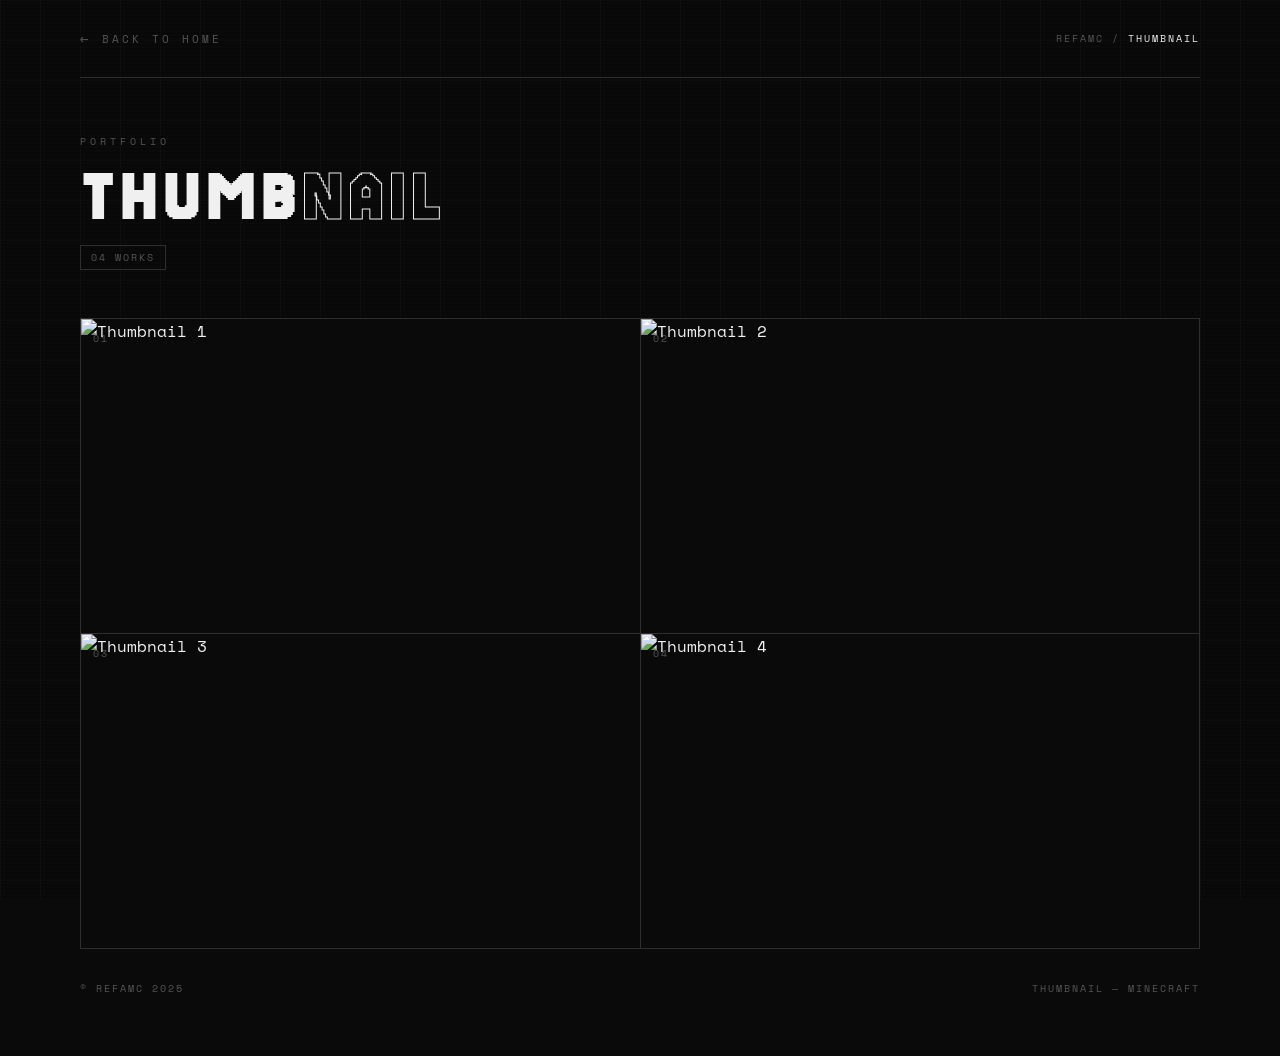
==== thumbnail.html @ 559cd51d "Add files via upload" ====
<!DOCTYPE html>
<html lang="en">
<head>
  <meta charset="UTF-8">
  <title>Thumbnail Gallery — RefaMc</title>
  <link href="https://fonts.googleapis.com/css2?family=Jersey+25&family=Space+Mono:wght@400;700&display=swap" rel="stylesheet">

  <style>
    :root {
      --bg: #0a0a0a;
      --fg: #f0f0f0;
      --mid: #1a1a1a;
      --border: #2e2e2e;
      --accent: #e8e8e8;
      --dim: #555;
    }

    * {
      margin: 0;
      padding: 0;
      box-sizing: border-box;
    }

    body {
      background-color: var(--bg);
      color: var(--fg);
      font-family: 'Space Mono', monospace;
      min-height: 100vh;
      position: relative;
    }

    /* Grid background */
    body::before {
      content: '';
      position: fixed;
      inset: 0;
      background-image:
        linear-gradient(rgba(255,255,255,0.025) 1px, transparent 1px),
        linear-gradient(90deg, rgba(255,255,255,0.025) 1px, transparent 1px);
      background-size: 40px 40px;
      pointer-events: none;
      z-index: 0;
    }

    /* Scanlines */
    body::after {
      content: '';
      position: fixed;
      inset: 0;
      background: repeating-linear-gradient(
        0deg,
        transparent,
        transparent 2px,
        rgba(0,0,0,0.18) 2px,
        rgba(0,0,0,0.18) 4px
      );
      pointer-events: none;
      z-index: 1;
    }

    .page-wrapper {
      position: relative;
      z-index: 2;
      max-width: 1200px;
      margin: 0 auto;
      padding: 0 40px 60px;
    }

    /* Header */
    .site-header {
      display: flex;
      align-items: center;
      justify-content: space-between;
      padding: 28px 0 28px;
      border-bottom: 1px solid var(--border);
      margin-bottom: 56px;
    }

    .back-link {
      font-size: 11px;
      letter-spacing: 3px;
      text-transform: uppercase;
      color: var(--dim);
      text-decoration: none;
      display: flex;
      align-items: center;
      gap: 10px;
      transition: color 0.2s;
    }

    .back-link:hover {
      color: var(--fg);
    }

    .back-link::before {
      content: '←';
      font-size: 14px;
    }

    .breadcrumb {
      font-size: 10px;
      letter-spacing: 2px;
      color: var(--dim);
      text-transform: uppercase;
    }

    .breadcrumb span {
      color: var(--fg);
    }

    /* Page title block */
    .title-block {
      margin-bottom: 48px;
      animation: fadeUp 0.5s ease both;
    }

    .title-label {
      font-size: 10px;
      letter-spacing: 4px;
      color: var(--dim);
      text-transform: uppercase;
      margin-bottom: 12px;
    }

    h1 {
      font-family: 'Jersey 25', cursive;
      font-size: clamp(40px, 6vw, 72px);
      letter-spacing: 6px;
      line-height: 1;
    }

    h1 .outline {
      -webkit-text-stroke: 1px var(--fg);
      color: transparent;
    }

    .count-badge {
      display: inline-block;
      font-size: 10px;
      letter-spacing: 2px;
      color: var(--dim);
      margin-top: 12px;
      padding: 4px 10px;
      border: 1px solid var(--border);
    }

    /* Gallery */
    .gallery {
      display: grid;
      grid-template-columns: repeat(2, 1fr);
      gap: 1px;
      background: var(--border);
      border: 1px solid var(--border);
      animation: fadeUp 0.5s 0.1s ease both;
    }

    .item {
      position: relative;
      background: var(--bg);
      overflow: hidden;
      aspect-ratio: 16/9;
      cursor: pointer;
    }

    .item img {
      width: 100%;
      height: 100%;
      object-fit: cover;
      display: block;
      filter: grayscale(20%);
      transition: filter 0.3s, transform 0.4s cubic-bezier(0.4,0,0.2,1);
    }

    .item:hover img {
      filter: grayscale(0%);
      transform: scale(1.04);
    }

    /* Item overlay */
    .item-overlay {
      position: absolute;
      inset: 0;
      background: linear-gradient(to top, rgba(0,0,0,0.7) 0%, transparent 50%);
      opacity: 0;
      transition: opacity 0.3s;
      display: flex;
      align-items: flex-end;
      padding: 20px;
    }

    .item:hover .item-overlay {
      opacity: 1;
    }

    .item-num {
      font-size: 11px;
      letter-spacing: 3px;
      color: rgba(255,255,255,0.6);
    }

    /* Corner marker */
    .item::before {
      content: attr(data-index);
      position: absolute;
      top: 12px;
      left: 12px;
      font-size: 10px;
      letter-spacing: 2px;
      color: rgba(255,255,255,0.3);
      z-index: 2;
      font-family: 'Space Mono', monospace;
    }

    /* Empty state */
    .item-empty {
      background: var(--mid);
      display: flex;
      align-items: center;
      justify-content: center;
      aspect-ratio: 16/9;
      color: var(--dim);
      font-size: 11px;
      letter-spacing: 2px;
    }

    /* Footer */
    .page-footer {
      margin-top: 32px;
      display: flex;
      justify-content: space-between;
      font-size: 10px;
      color: var(--dim);
      letter-spacing: 2px;
    }

    @keyframes fadeUp {
      from { opacity: 0; transform: translateY(16px); }
      to { opacity: 1; transform: translateY(0); }
    }

    @media (max-width: 640px) {
      .page-wrapper { padding: 0 20px 40px; }
      .gallery { grid-template-columns: 1fr; }
    }
  </style>
</head>
<body>

  <div class="page-wrapper">

    <header class="site-header">
      <a href="index.html" class="back-link">Back to Home</a>
      <span class="breadcrumb">RefaMc / <span>Thumbnail</span></span>
    </header>

    <div class="title-block">
      <div class="title-label">Portfolio</div>
      <h1>THUMB<span class="outline">NAIL</span></h1>
      <div class="count-badge">04 WORKS</div>
    </div>

    <div class="gallery">
      <div class="item" data-index="01">
        <img src="thumb/thumb1.png" alt="Thumbnail 1">
        <div class="item-overlay"><span class="item-num">01 / THUMBNAIL</span></div>
      </div>
      <div class="item" data-index="02">
        <img src="thumb/thumb2.png" alt="Thumbnail 2">
        <div class="item-overlay"><span class="item-num">02 / THUMBNAIL</span></div>
      </div>
      <div class="item" data-index="03">
        <img src="thumb/thumb3.png" alt="Thumbnail 3">
        <div class="item-overlay"><span class="item-num">03 / THUMBNAIL</span></div>
      </div>
      <div class="item" data-index="04">
        <img src="thumb/thumb4.png" alt="Thumbnail 4">
        <div class="item-overlay"><span class="item-num">04 / THUMBNAIL</span></div>
      </div>
    </div>

    <div class="page-footer">
      <span>© REFAMC 2025</span>
      <span>THUMBNAIL — MINECRAFT</span>
    </div>

  </div>

</body>
</html>
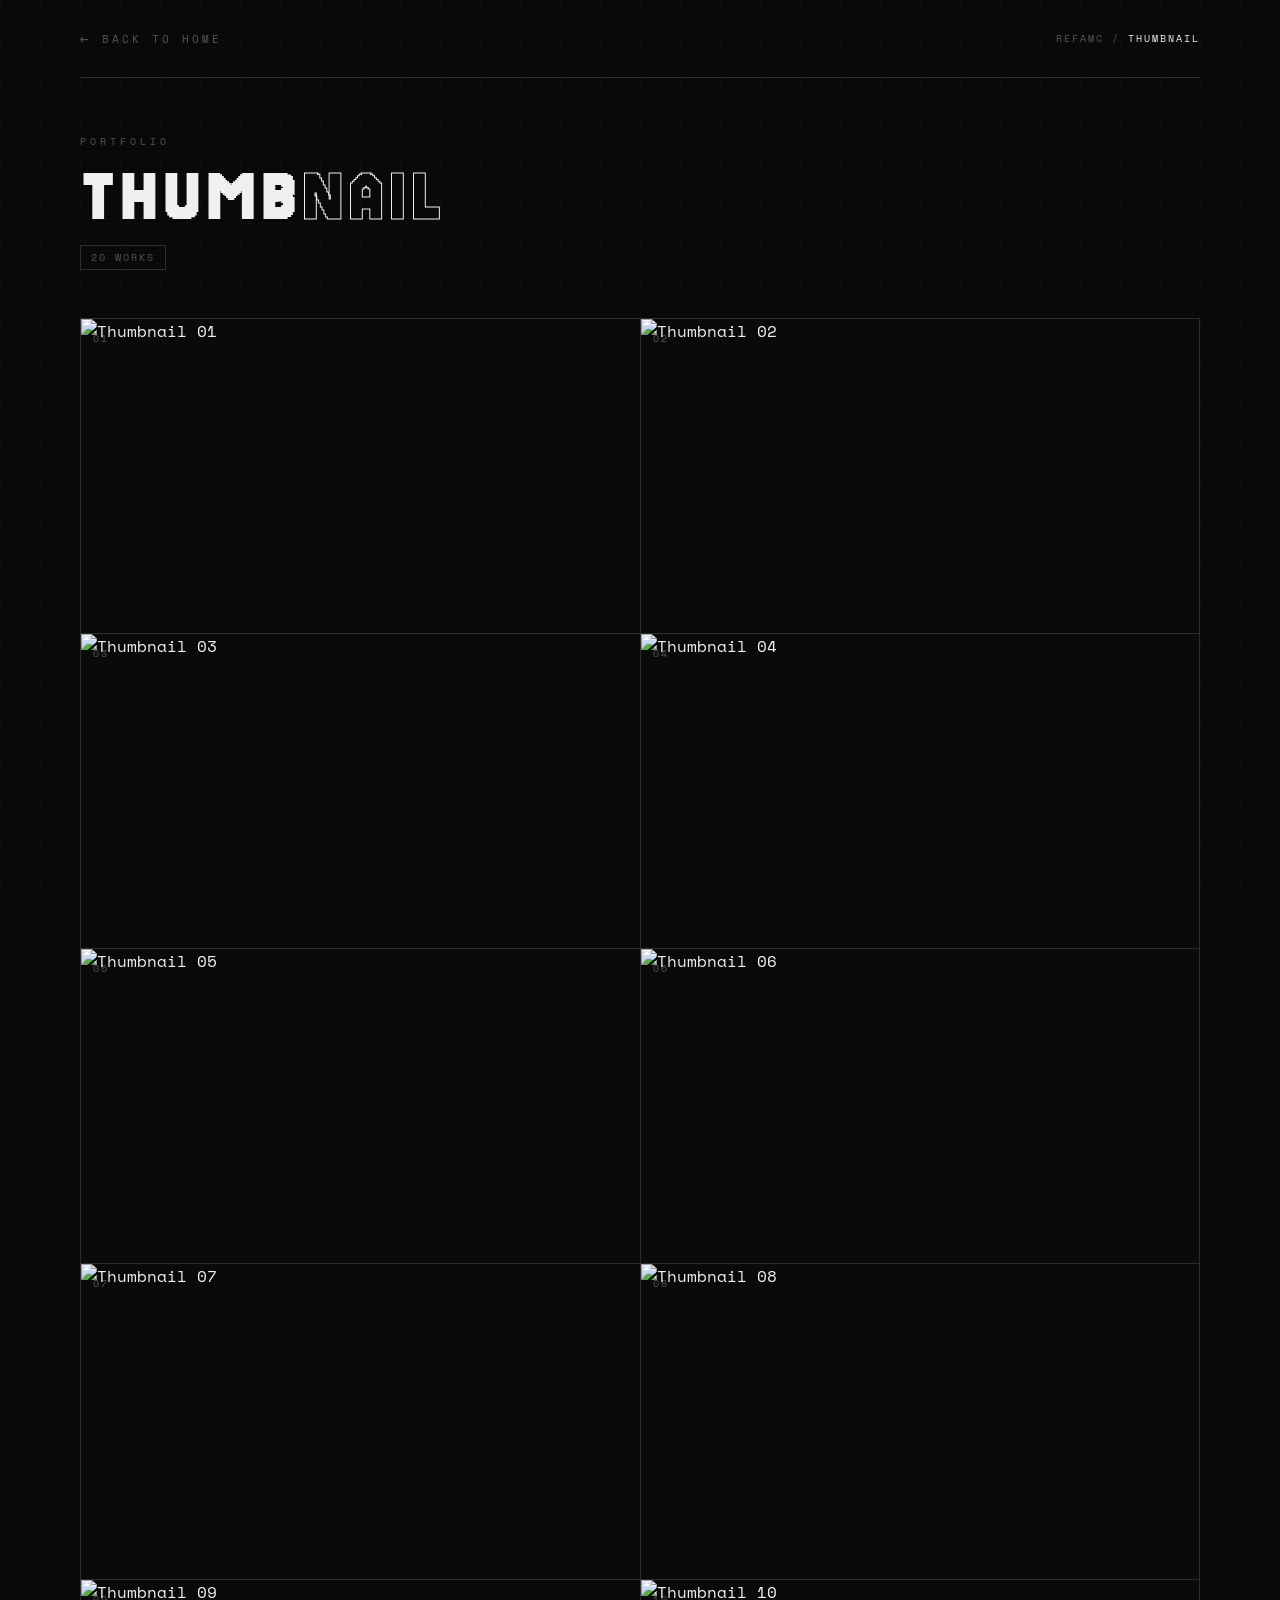
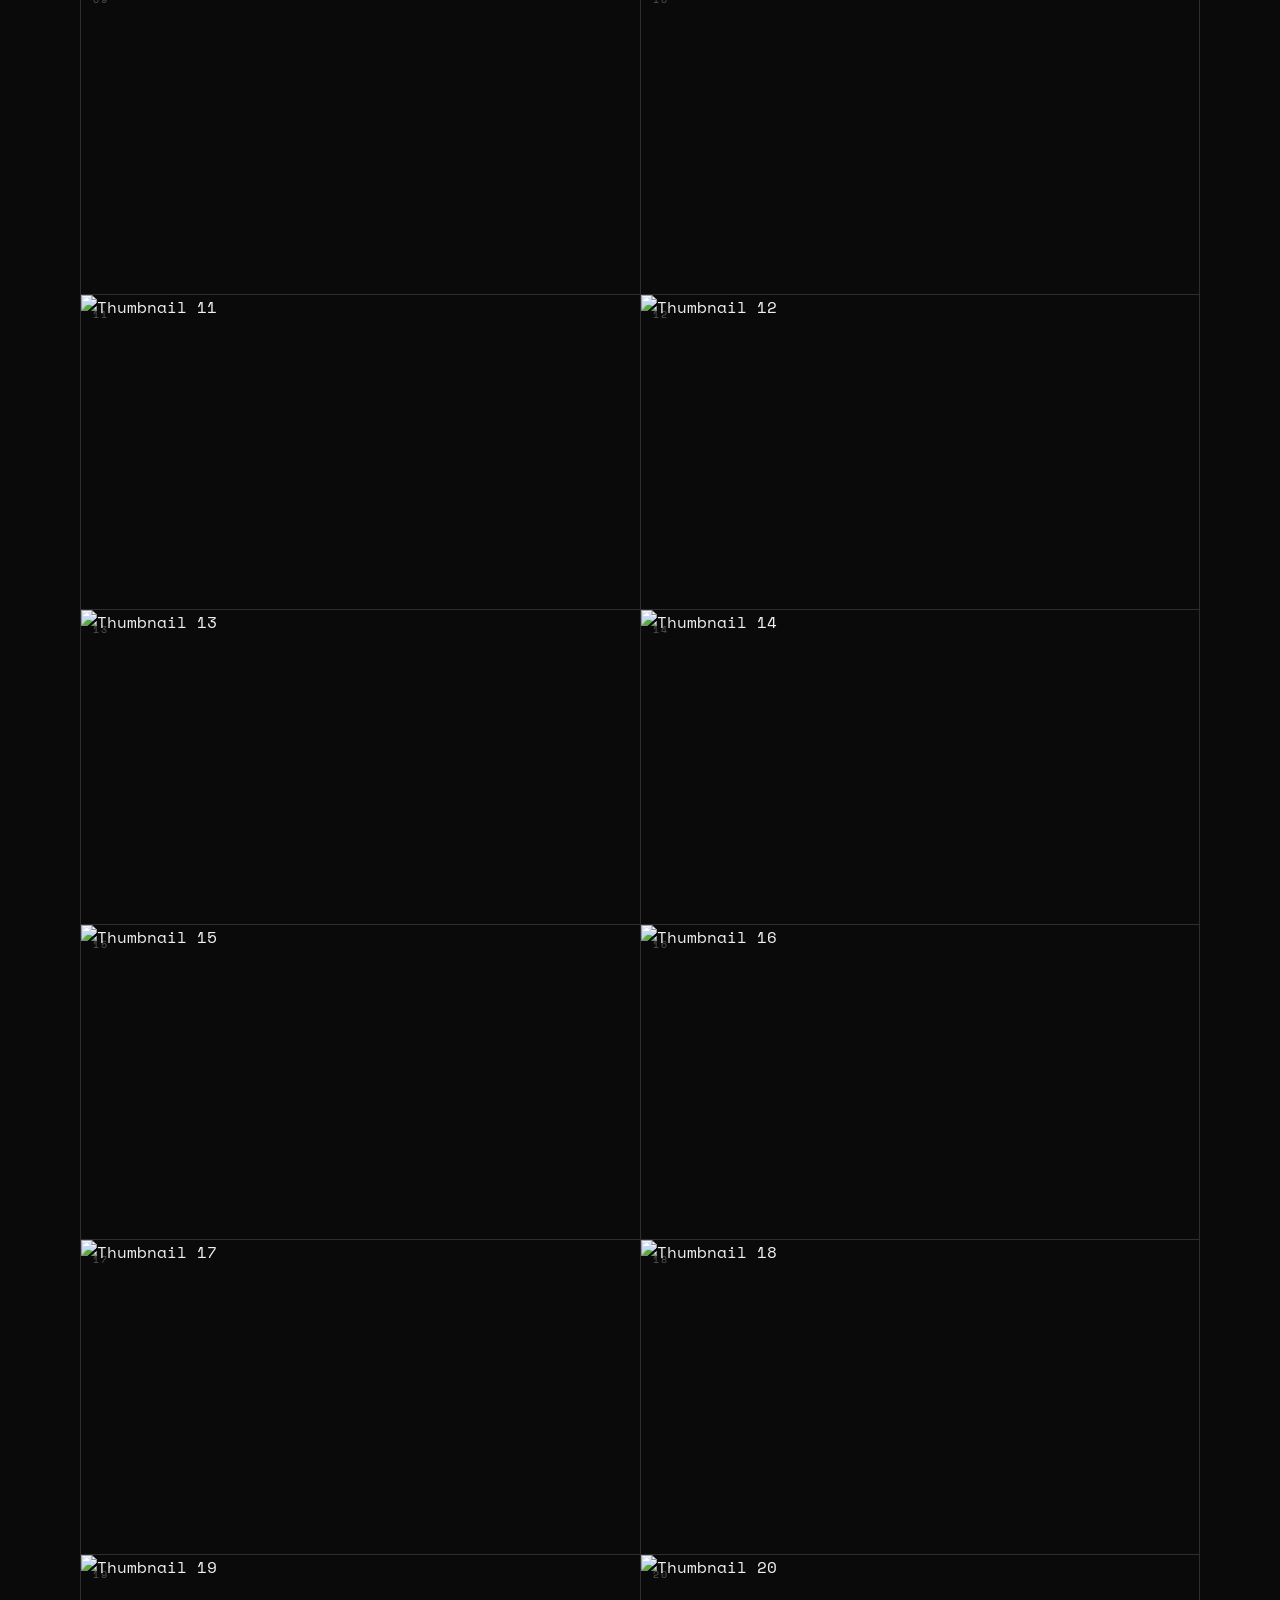
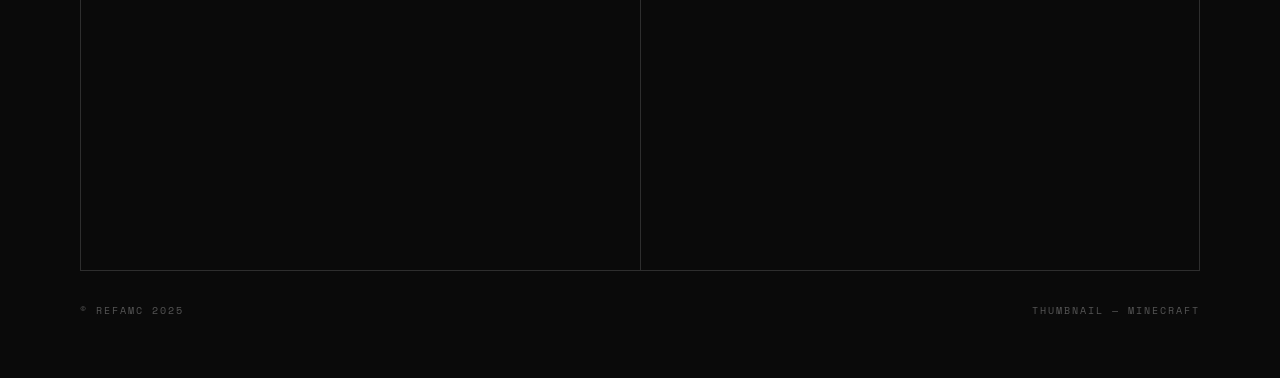
==== commit b7eca8c9: "Update thumbnail.html" ====
--- a/thumbnail.html
+++ b/thumbnail.html
@@ -15,11 +15,7 @@
       --dim: #555;
     }
 
-    * {
-      margin: 0;
-      padding: 0;
-      box-sizing: border-box;
-    }
+    * { margin: 0; padding: 0; box-sizing: border-box; }
 
     body {
       background-color: var(--bg);
@@ -29,7 +25,6 @@
       position: relative;
     }
 
-    /* Grid background */
     body::before {
       content: '';
       position: fixed;
@@ -42,7 +37,6 @@
       z-index: 0;
     }
 
-    /* Scanlines */
     body::after {
       content: '';
       position: fixed;
@@ -66,12 +60,11 @@
       padding: 0 40px 60px;
     }
 
-    /* Header */
     .site-header {
       display: flex;
       align-items: center;
       justify-content: space-between;
-      padding: 28px 0 28px;
+      padding: 28px 0;
       border-bottom: 1px solid var(--border);
       margin-bottom: 56px;
     }
@@ -88,14 +81,8 @@
       transition: color 0.2s;
     }
 
-    .back-link:hover {
-      color: var(--fg);
-    }
-
-    .back-link::before {
-      content: '←';
-      font-size: 14px;
-    }
+    .back-link:hover { color: var(--fg); }
+    .back-link::before { content: '←'; font-size: 14px; }
 
     .breadcrumb {
       font-size: 10px;
@@ -104,11 +91,8 @@
       text-transform: uppercase;
     }
 
-    .breadcrumb span {
-      color: var(--fg);
-    }
-
-    /* Page title block */
+    .breadcrumb span { color: var(--fg); }
+
     .title-block {
       margin-bottom: 48px;
       animation: fadeUp 0.5s ease both;
@@ -144,7 +128,6 @@
       border: 1px solid var(--border);
     }
 
-    /* Gallery */
     .gallery {
       display: grid;
       grid-template-columns: repeat(2, 1fr);
@@ -167,8 +150,8 @@
       height: 100%;
       object-fit: cover;
       display: block;
-      filter: grayscale(20%);
-      transition: filter 0.3s, transform 0.4s cubic-bezier(0.4,0,0.2,1);
+      filter: grayscale(0%);
+      transition: filter 0.3s, transform 0.4s;
     }
 
     .item:hover img {
@@ -176,7 +159,6 @@
       transform: scale(1.04);
     }
 
-    /* Item overlay */
     .item-overlay {
       position: absolute;
       inset: 0;
@@ -188,9 +170,7 @@
       padding: 20px;
     }
 
-    .item:hover .item-overlay {
-      opacity: 1;
-    }
+    .item:hover .item-overlay { opacity: 1; }
 
     .item-num {
       font-size: 11px;
@@ -198,7 +178,6 @@
       color: rgba(255,255,255,0.6);
     }
 
-    /* Corner marker */
     .item::before {
       content: attr(data-index);
       position: absolute;
@@ -208,22 +187,8 @@
       letter-spacing: 2px;
       color: rgba(255,255,255,0.3);
       z-index: 2;
-      font-family: 'Space Mono', monospace;
-    }
-
-    /* Empty state */
-    .item-empty {
-      background: var(--mid);
-      display: flex;
-      align-items: center;
-      justify-content: center;
-      aspect-ratio: 16/9;
-      color: var(--dim);
-      font-size: 11px;
-      letter-spacing: 2px;
-    }
-
-    /* Footer */
+    }
+
     .page-footer {
       margin-top: 32px;
       display: flex;
@@ -256,27 +221,10 @@
     <div class="title-block">
       <div class="title-label">Portfolio</div>
       <h1>THUMB<span class="outline">NAIL</span></h1>
-      <div class="count-badge">04 WORKS</div>
+      <div class="count-badge" id="count">00 WORKS</div>
     </div>
 
-    <div class="gallery">
-      <div class="item" data-index="01">
-        <img src="thumb/thumb1.png" alt="Thumbnail 1">
-        <div class="item-overlay"><span class="item-num">01 / THUMBNAIL</span></div>
-      </div>
-      <div class="item" data-index="02">
-        <img src="thumb/thumb2.png" alt="Thumbnail 2">
-        <div class="item-overlay"><span class="item-num">02 / THUMBNAIL</span></div>
-      </div>
-      <div class="item" data-index="03">
-        <img src="thumb/thumb3.png" alt="Thumbnail 3">
-        <div class="item-overlay"><span class="item-num">03 / THUMBNAIL</span></div>
-      </div>
-      <div class="item" data-index="04">
-        <img src="thumb/thumb4.png" alt="Thumbnail 4">
-        <div class="item-overlay"><span class="item-num">04 / THUMBNAIL</span></div>
-      </div>
-    </div>
+    <div class="gallery" id="gallery"></div>
 
     <div class="page-footer">
       <span>© REFAMC 2025</span>
@@ -285,5 +233,54 @@
 
   </div>
 
+  <script>
+    // 🔥 AUTO LIST (pakai WEBP)
+  const images = [
+    "thumb1.webp",
+    "thumb2.webp",
+    "thumb3.webp",
+    "thumb4.webp",
+    "thumb5.webp",
+    "thumb6.webp",
+    "thumb7.webp",
+    "thumb8.webp",
+    "thumb9.webp",
+    "thumb10.webp",
+    "thumb11.webp",
+    "thumb12.webp",
+    "thumb13.webp",
+    "thumb14.webp",
+    "thumb15.webp",
+    "thumb16.webp",
+    "thumb17.webp",
+    "thumb18.webp",
+    "thumb19.webp",
+    "thumb20.webp"
+    ];
+
+    const gallery = document.getElementById("gallery");
+    const count = document.getElementById("count");
+
+    images.forEach((img, i) => {
+      const index = String(i + 1).padStart(2, '0');
+
+      const item = document.createElement("div");
+      item.className = "item";
+      item.setAttribute("data-index", index);
+
+      item.innerHTML = `
+        <img src="thumb/${img}" alt="Thumbnail ${index}">
+        <div class="item-overlay">
+          <span class="item-num">${index} / THUMBNAIL</span>
+        </div>
+      `;
+
+      gallery.appendChild(item);
+    });
+
+    // update jumlah
+    count.textContent = String(images.length).padStart(2, '0') + " WORKS";
+  </script>
+
 </body>
 </html>
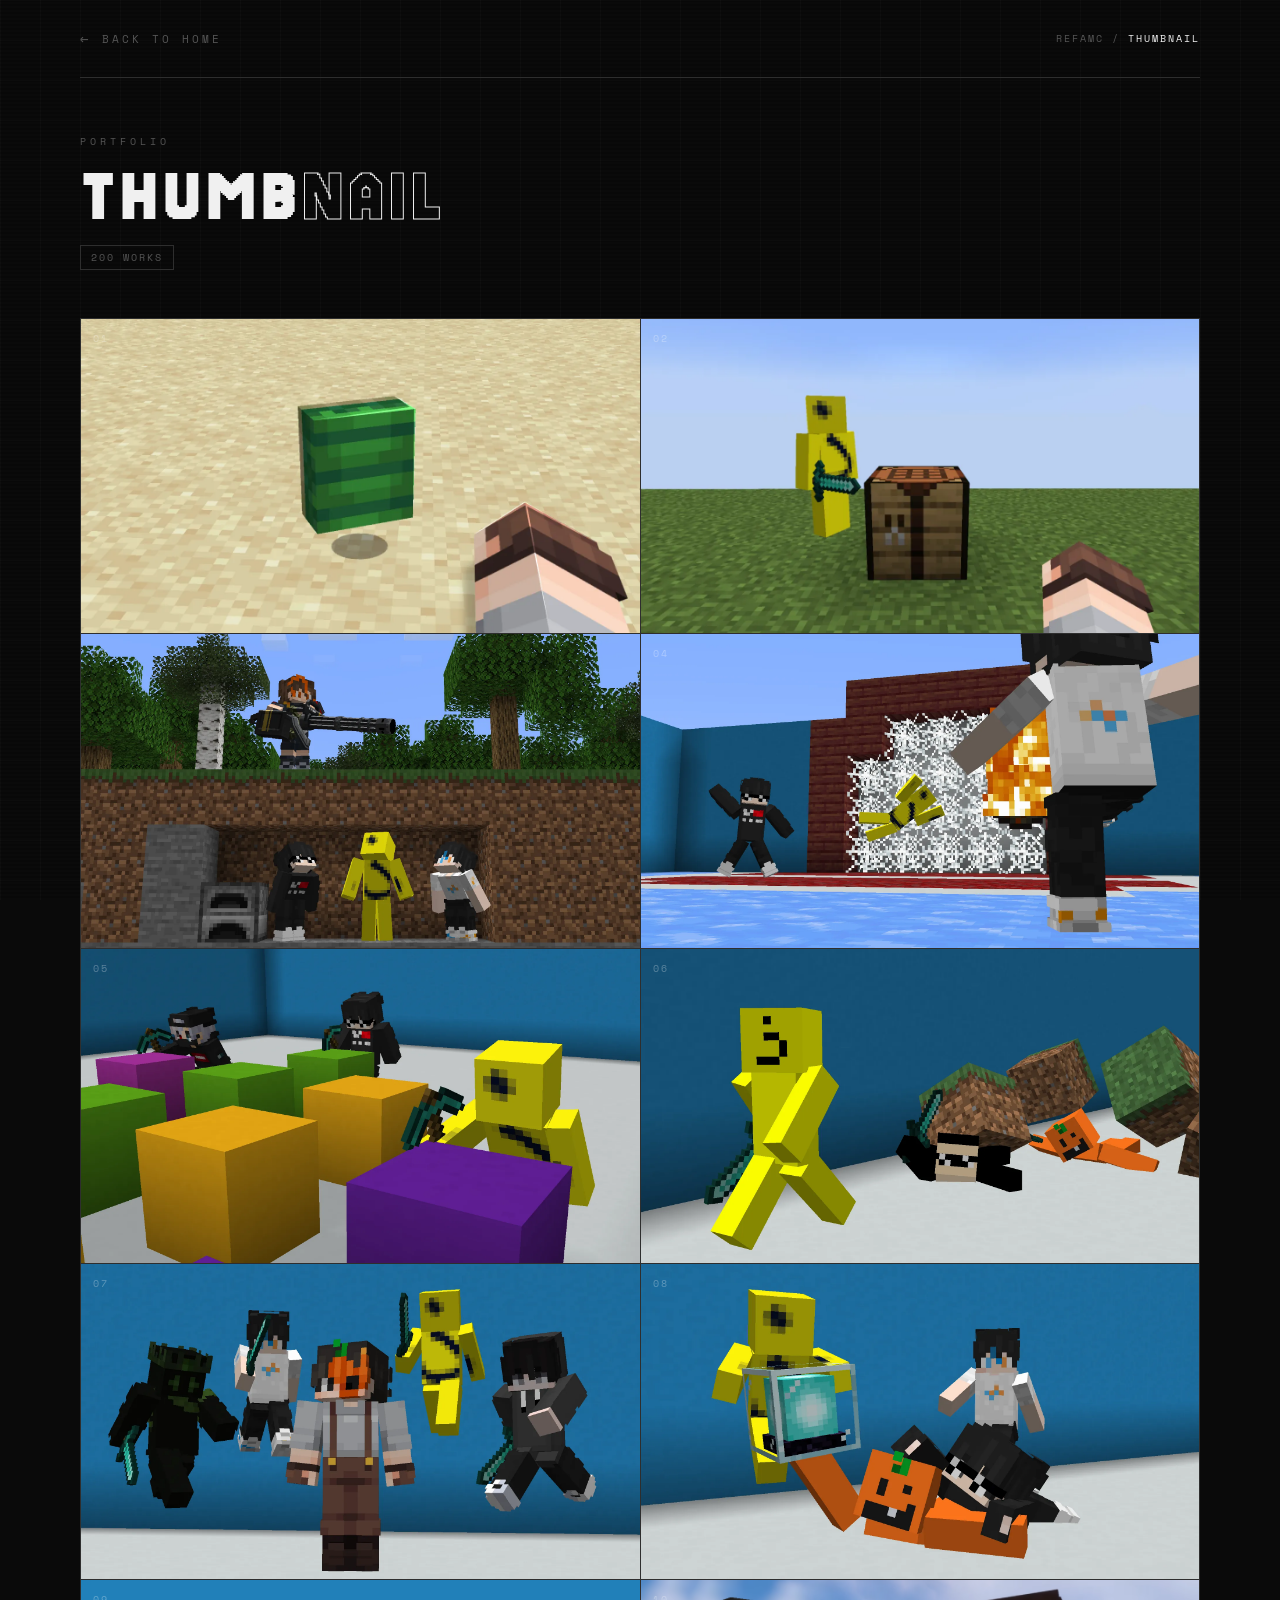
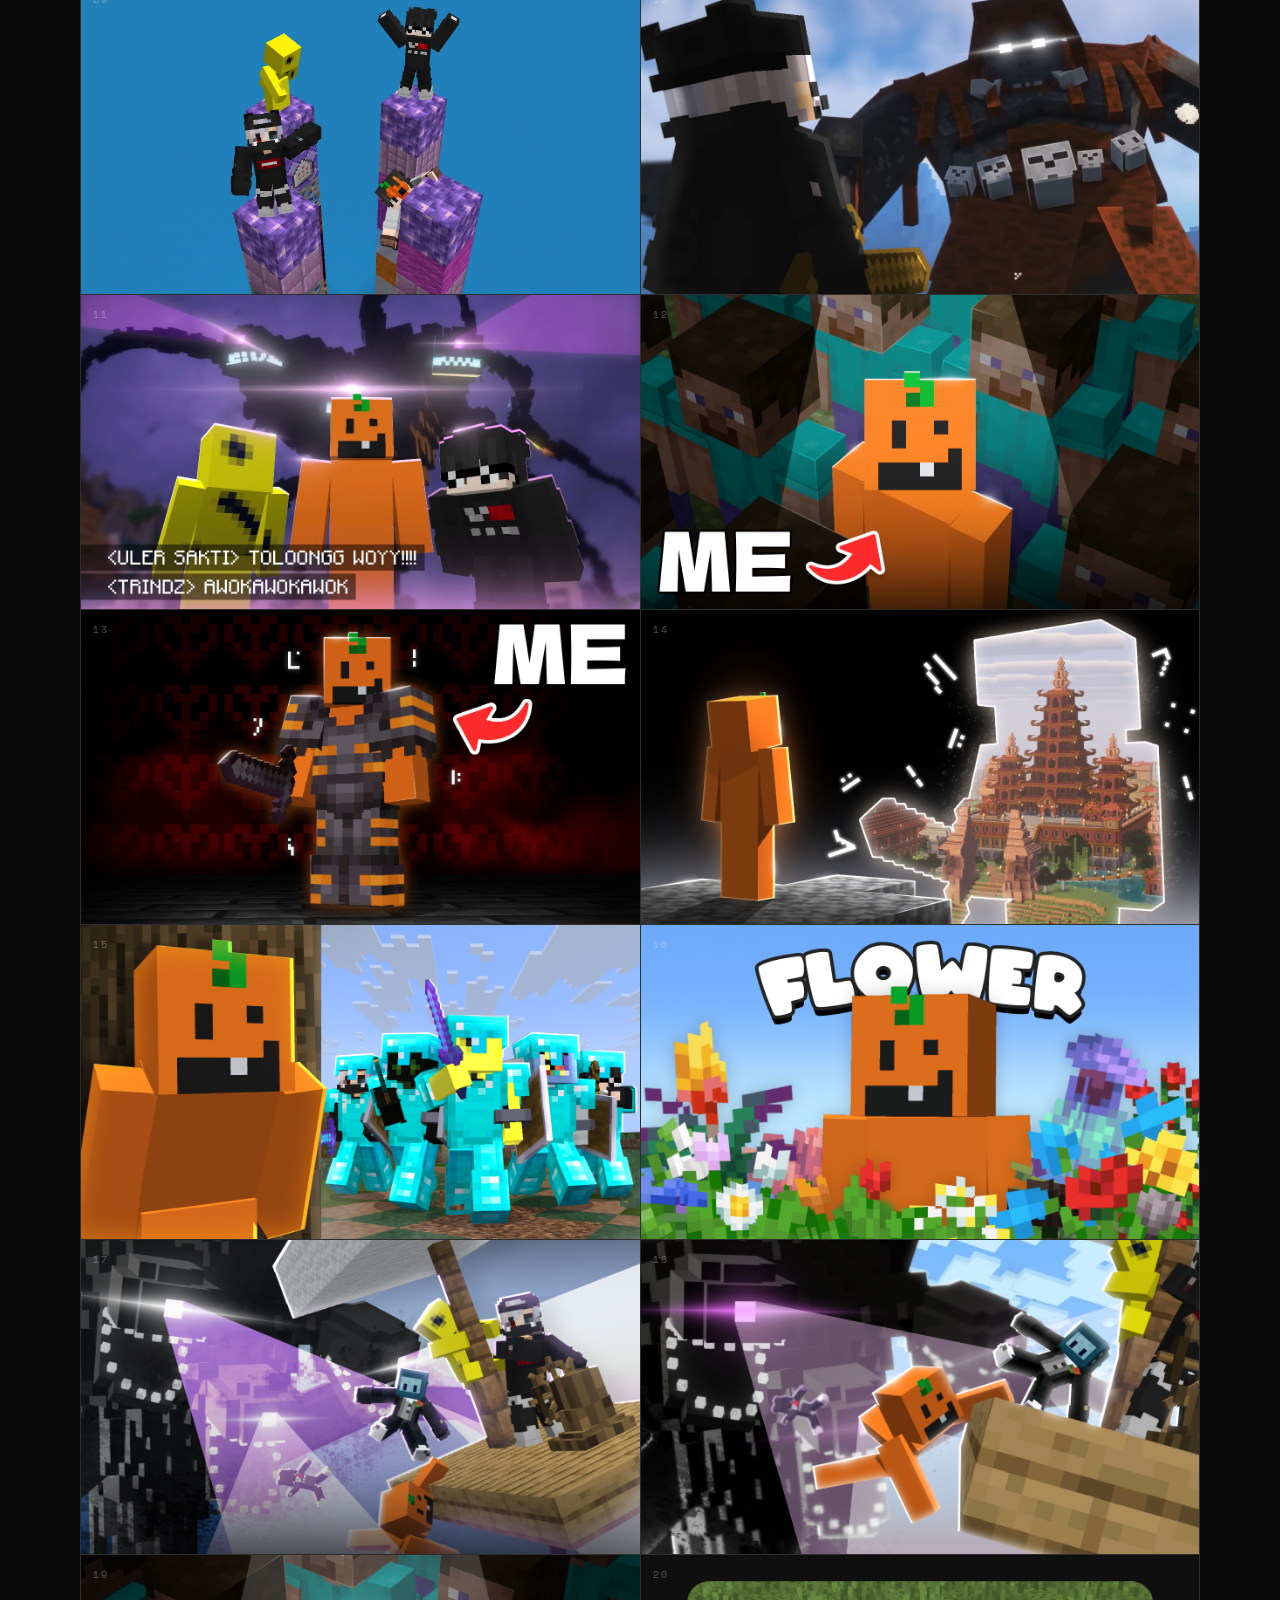
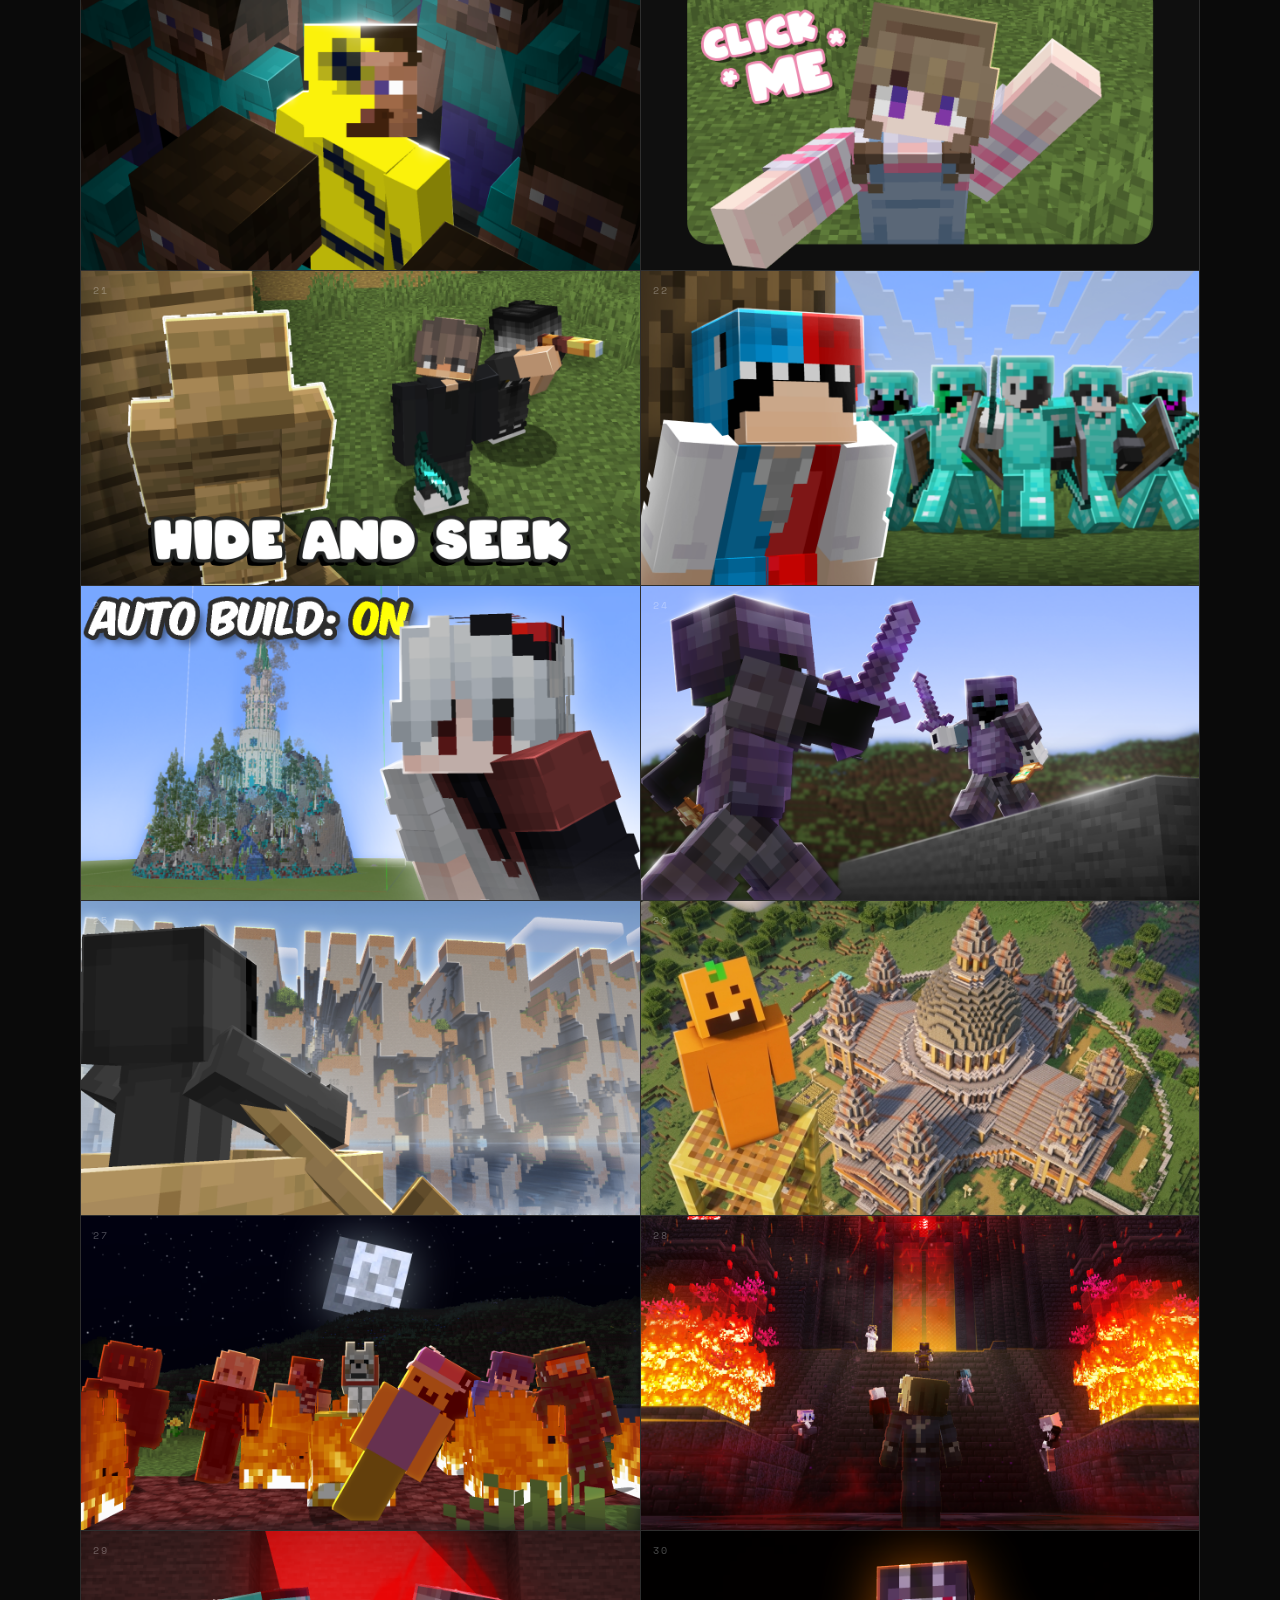
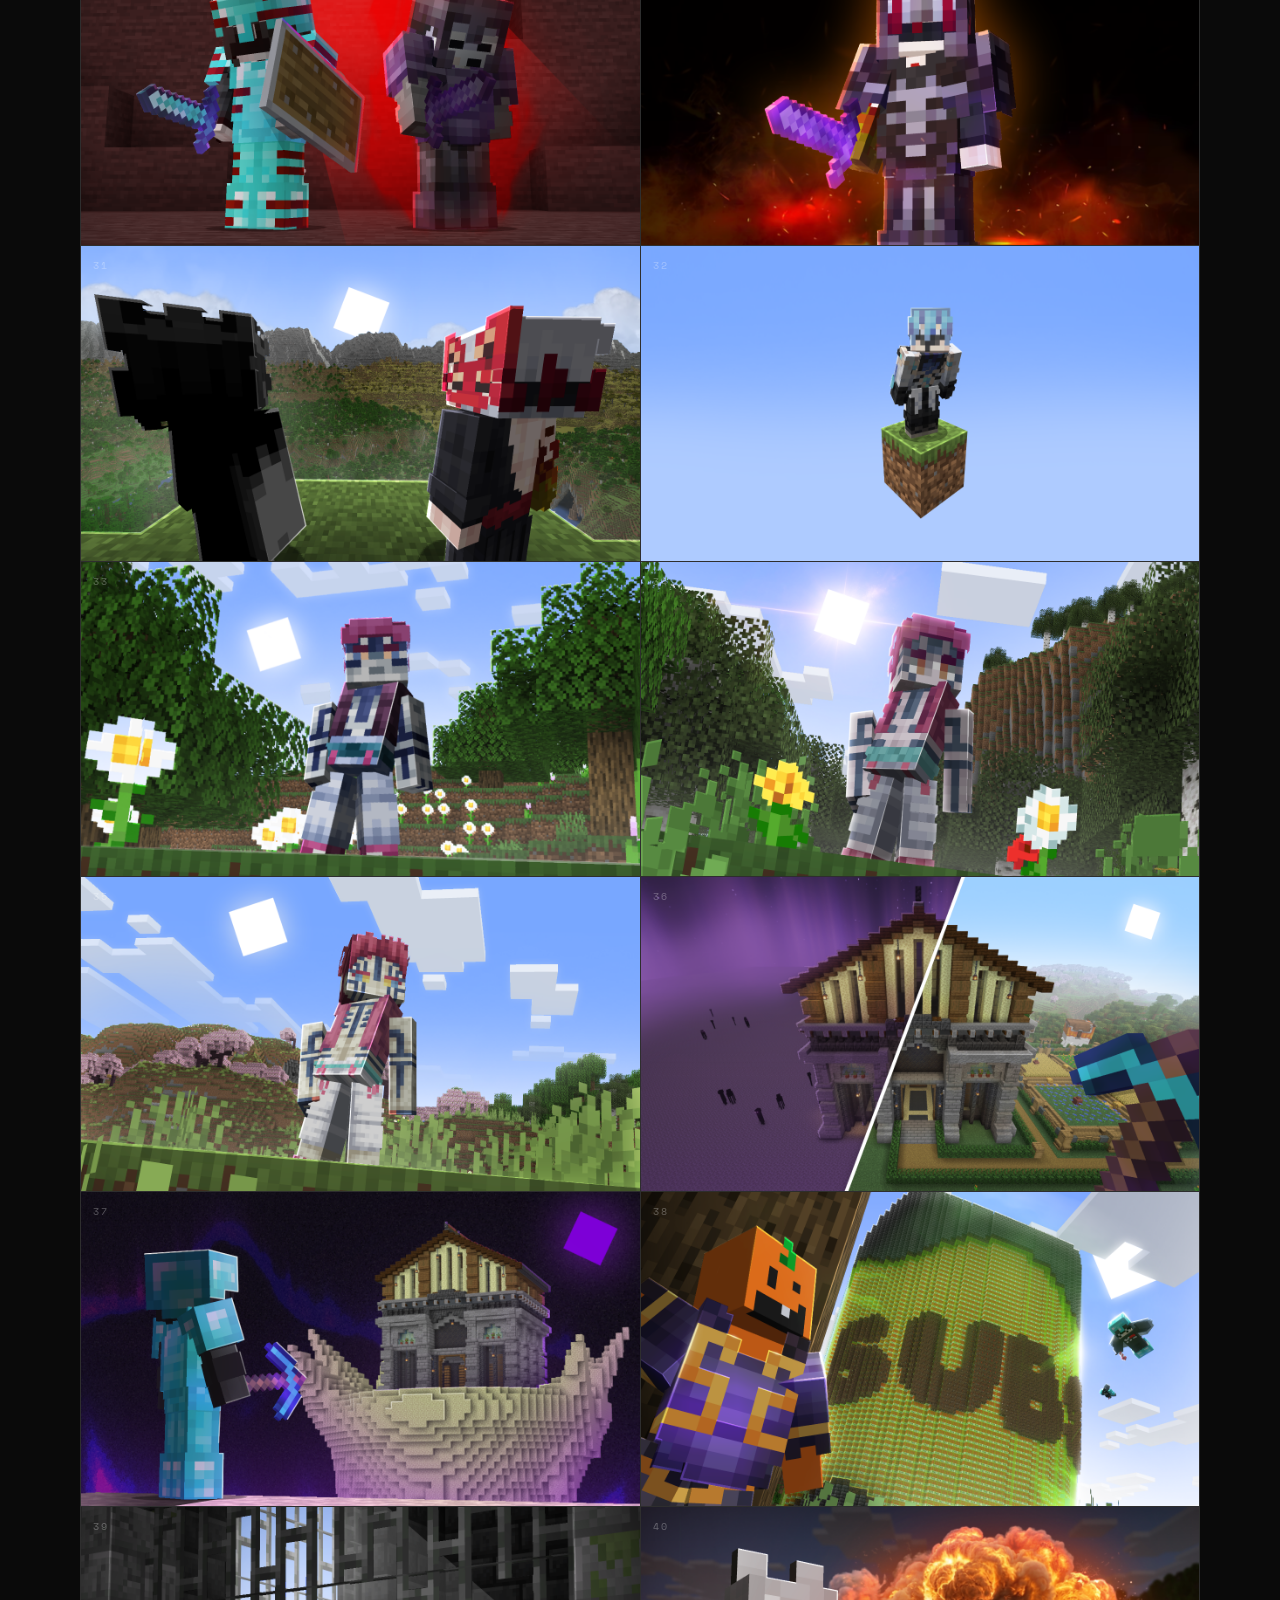
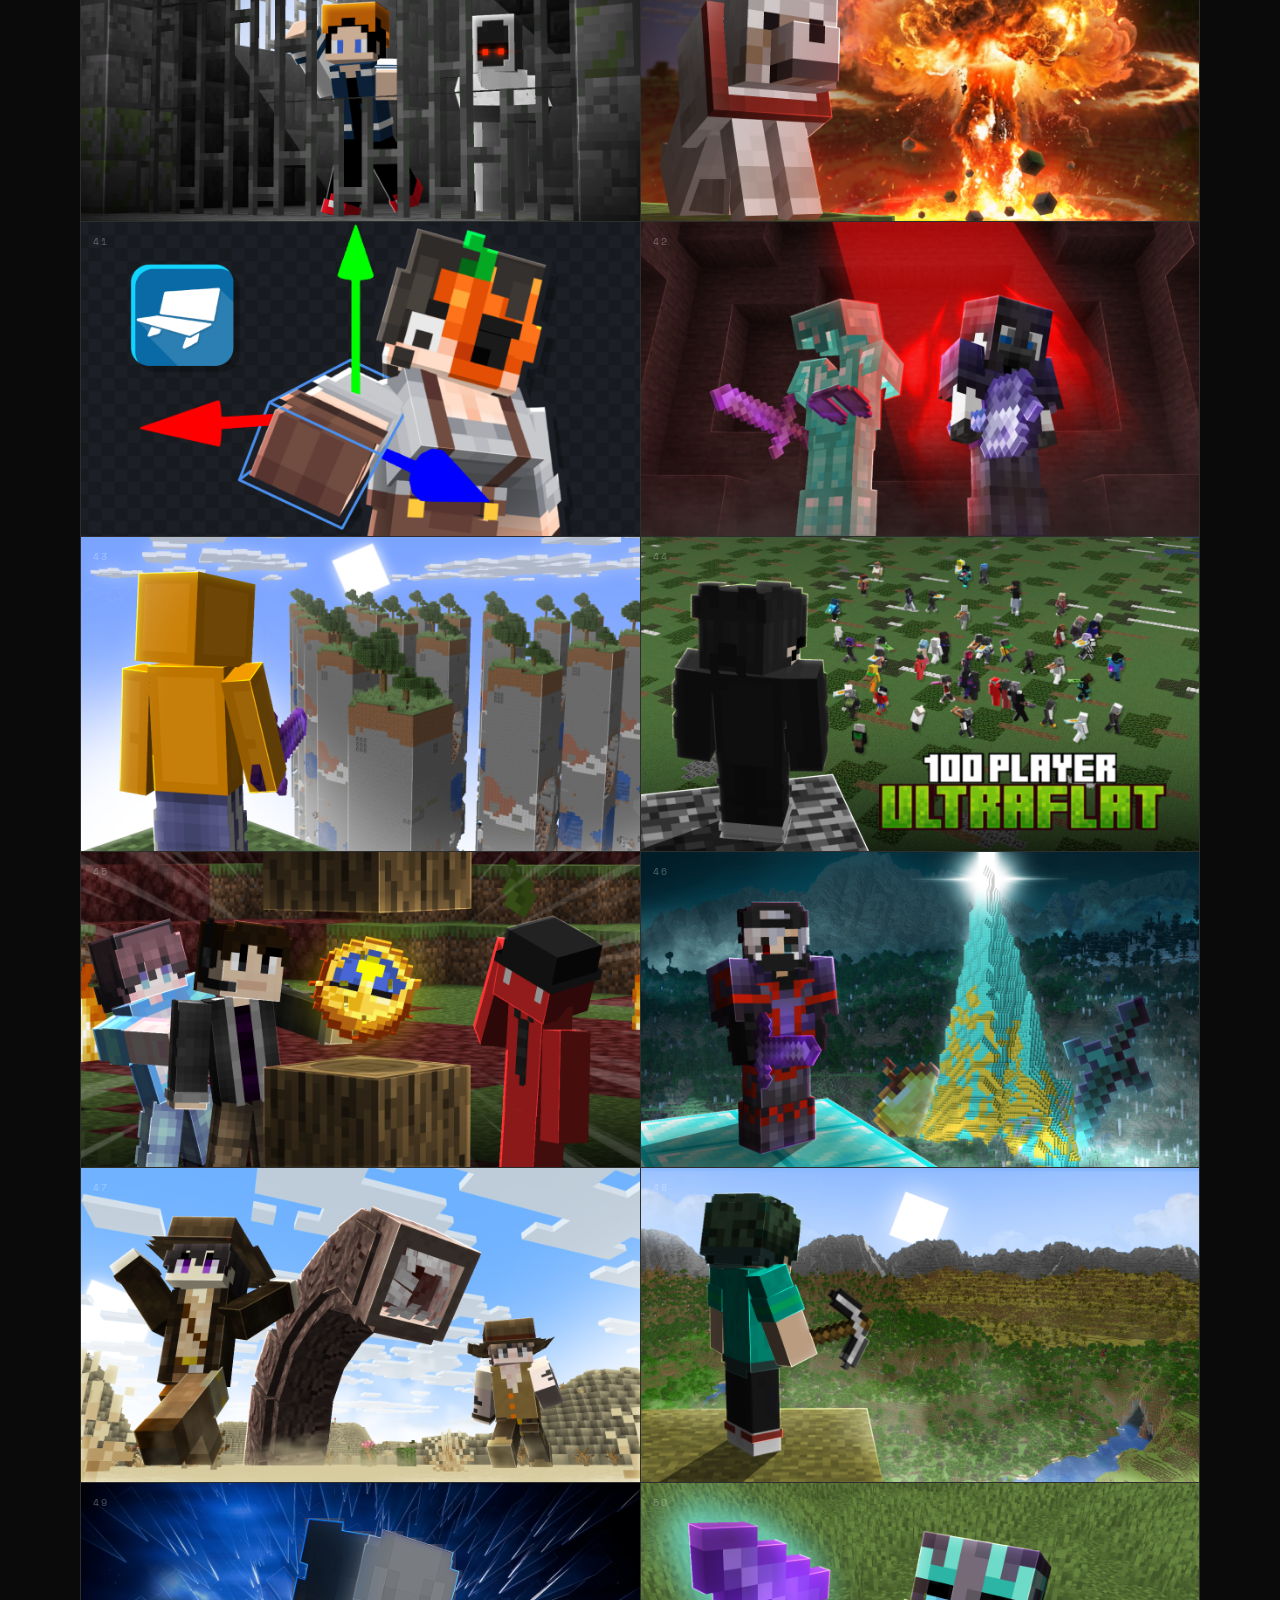
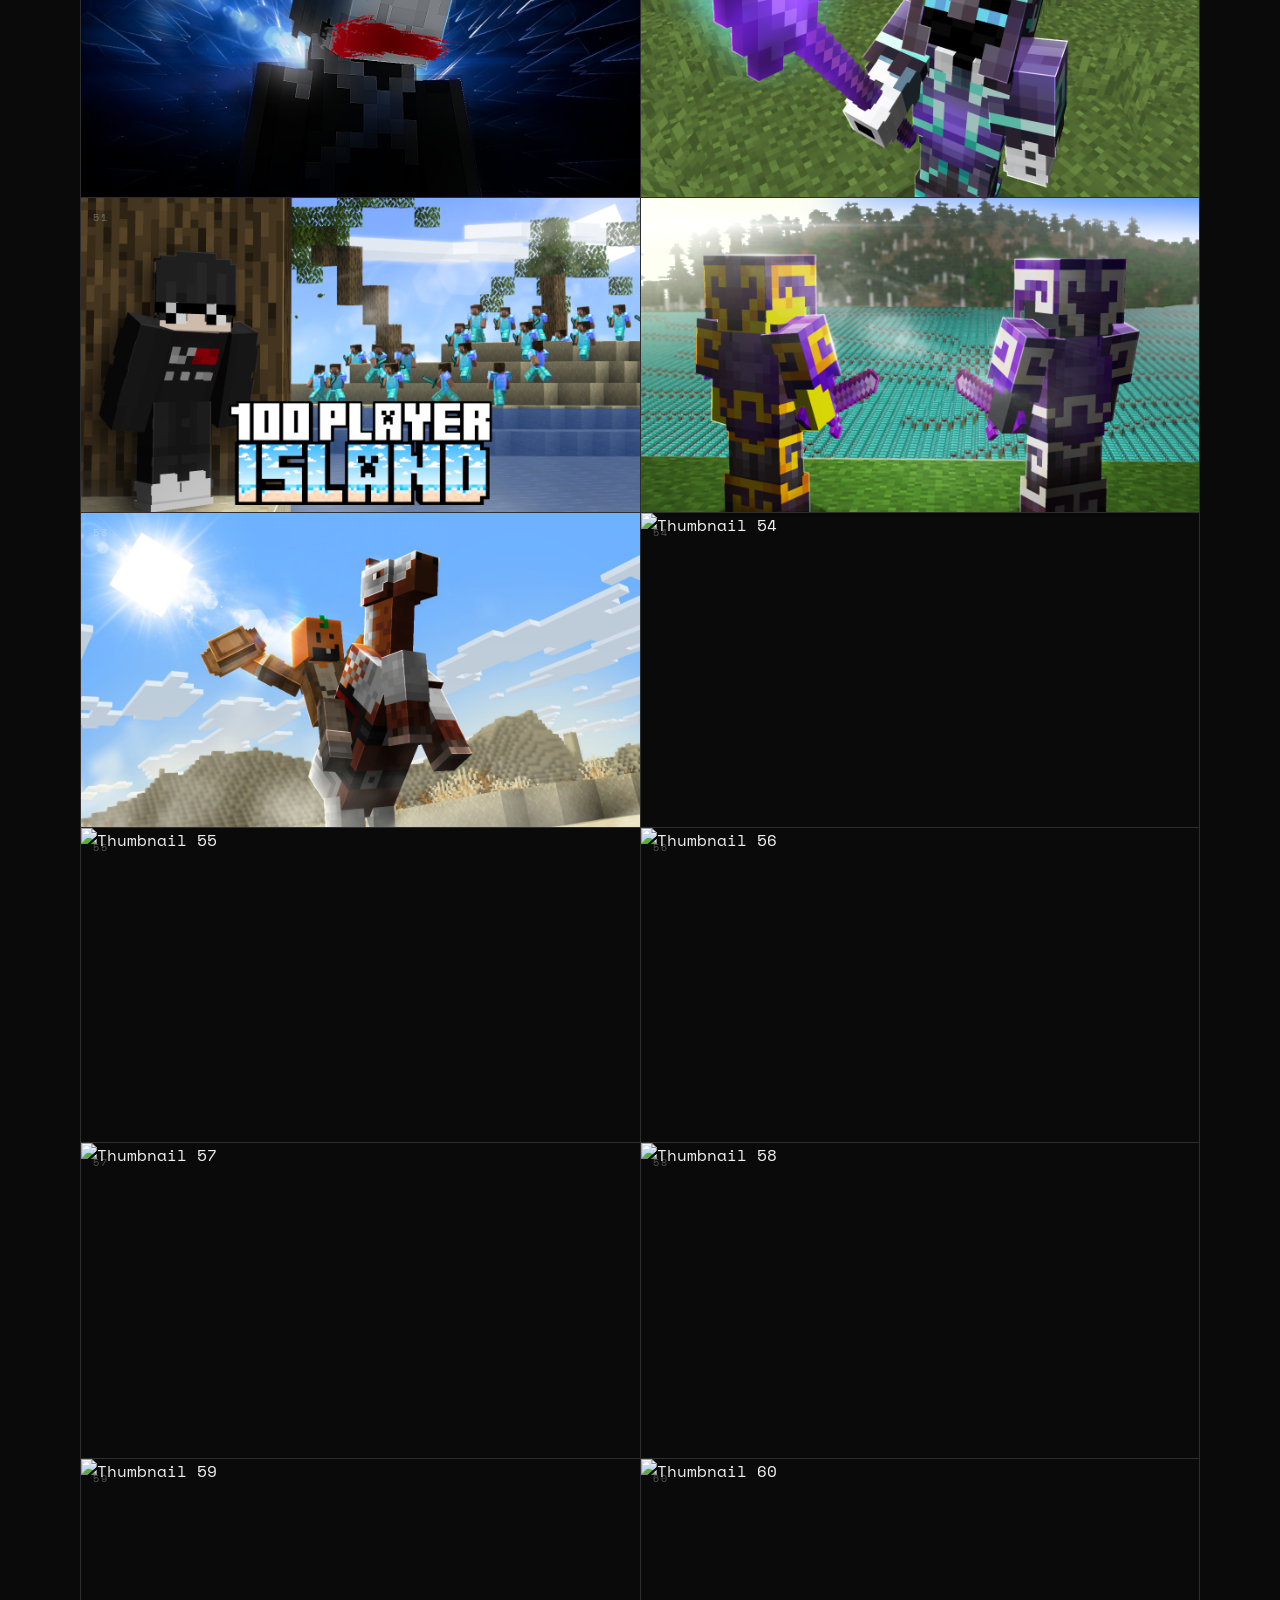
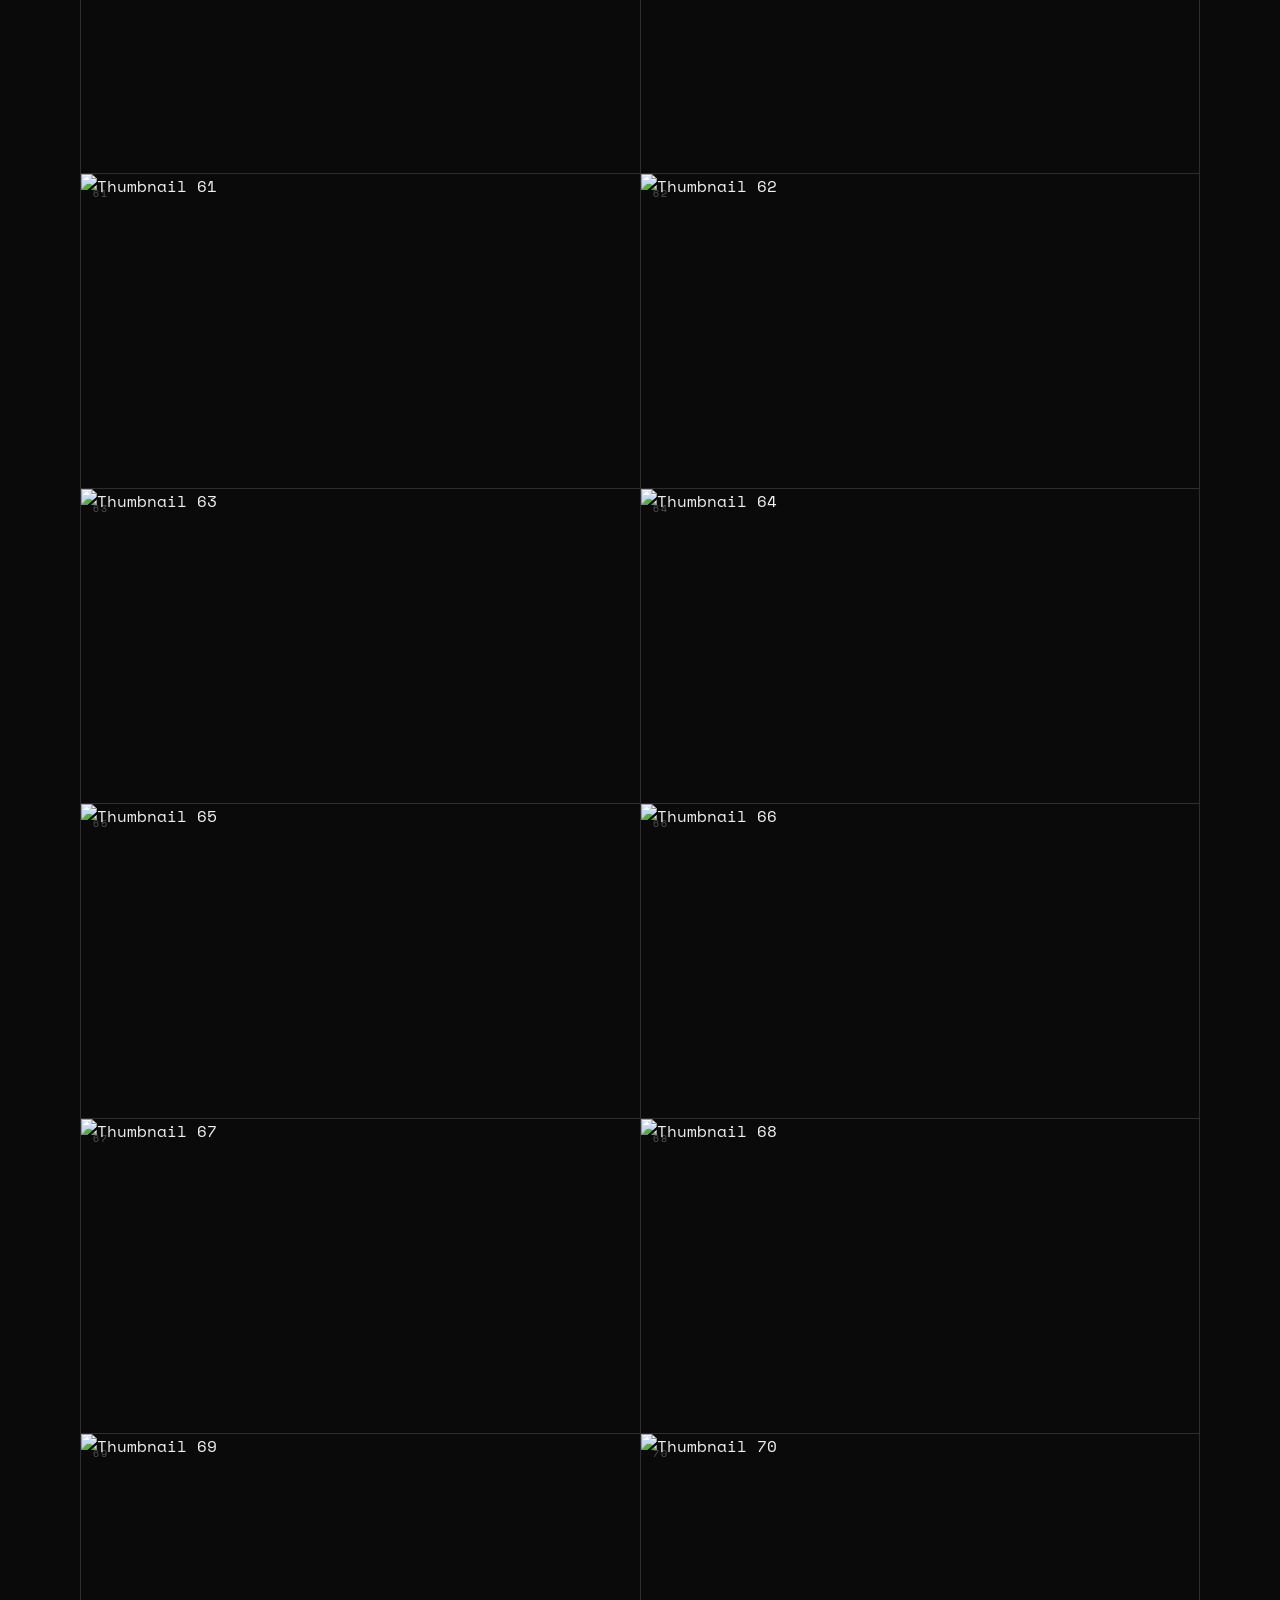
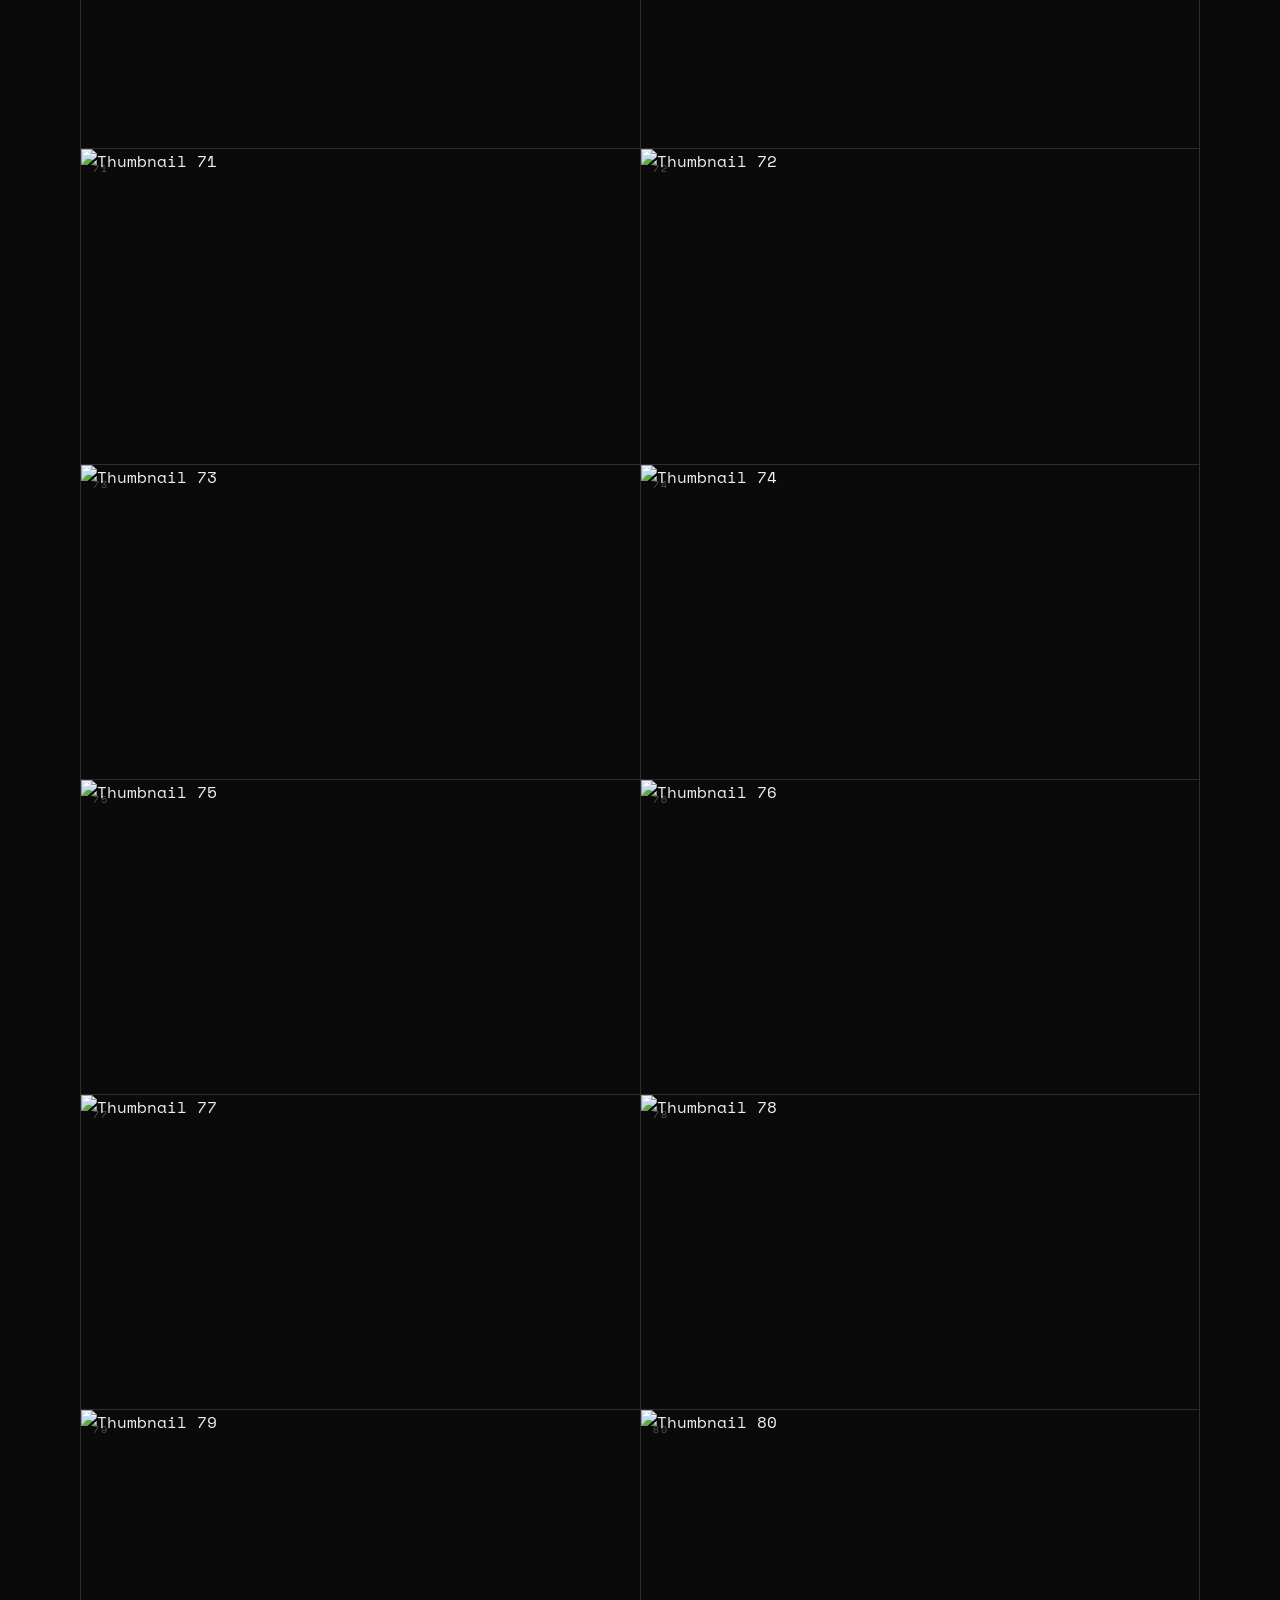
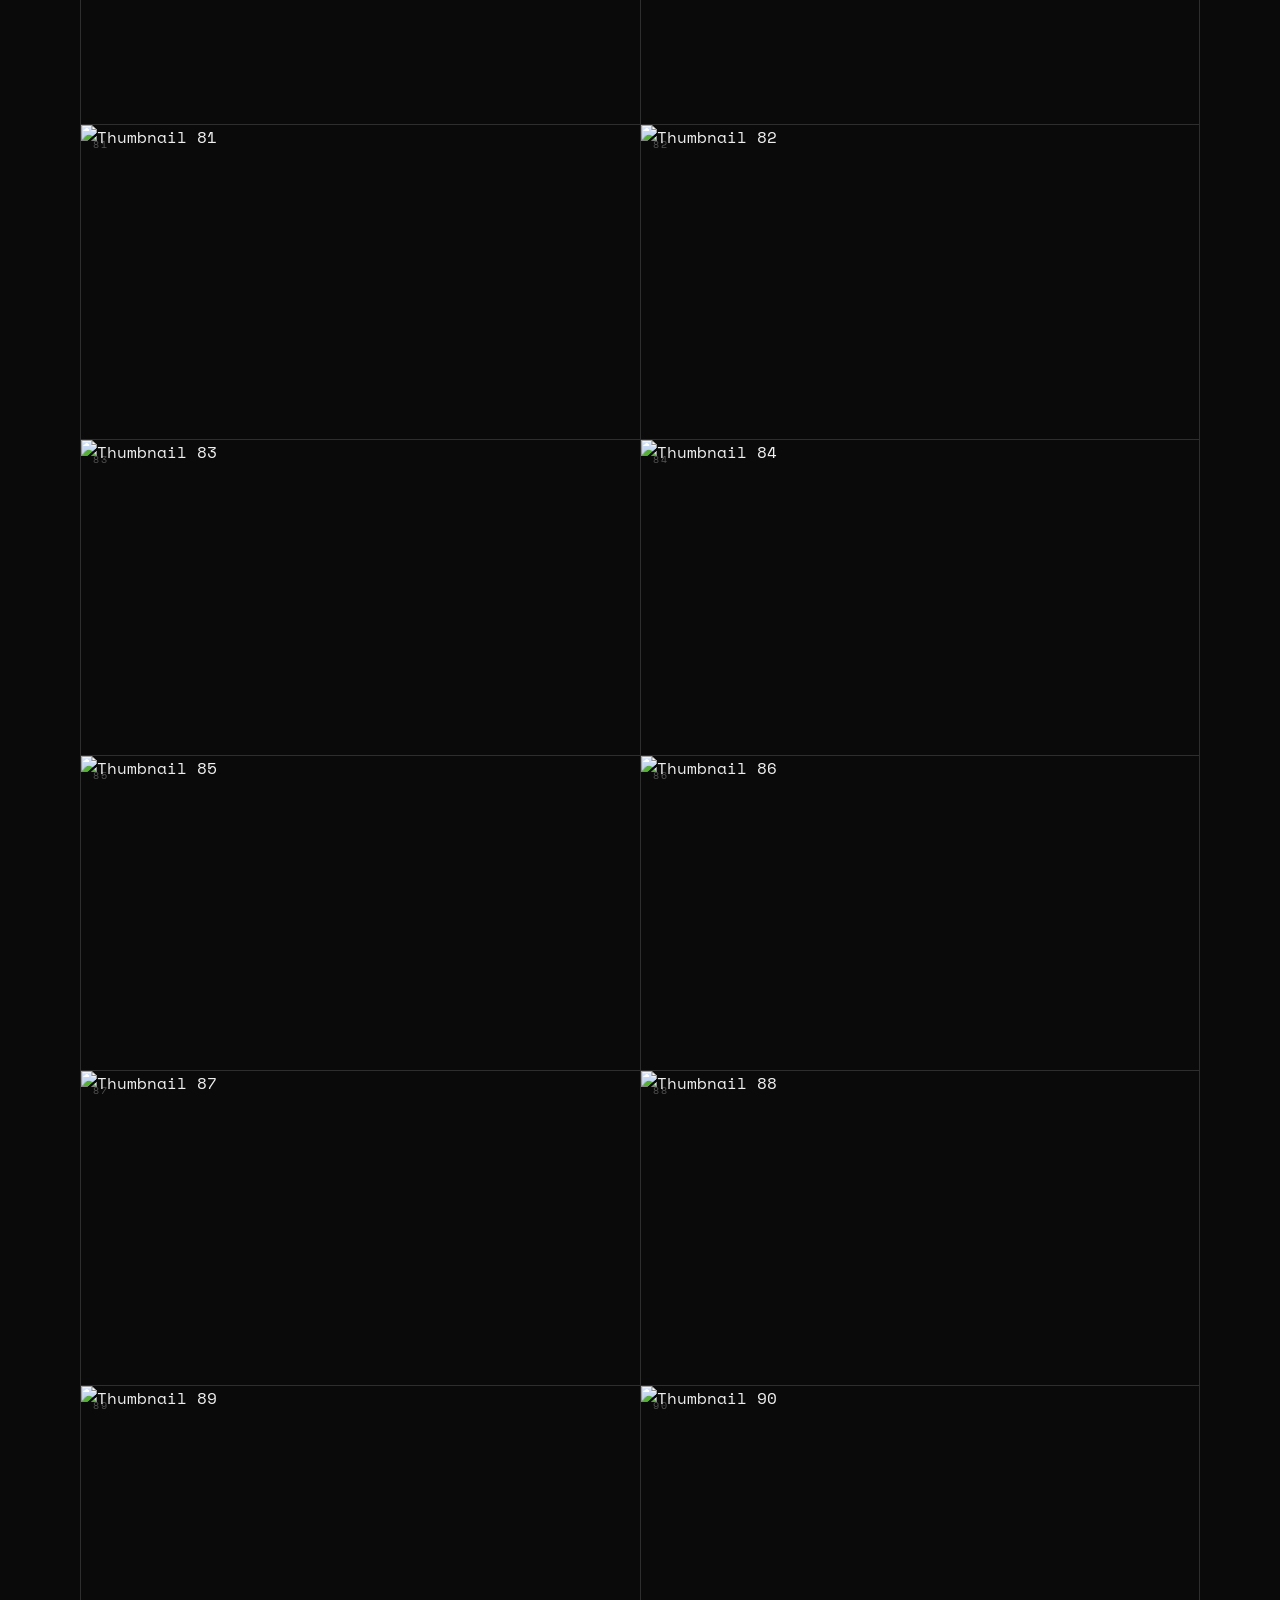
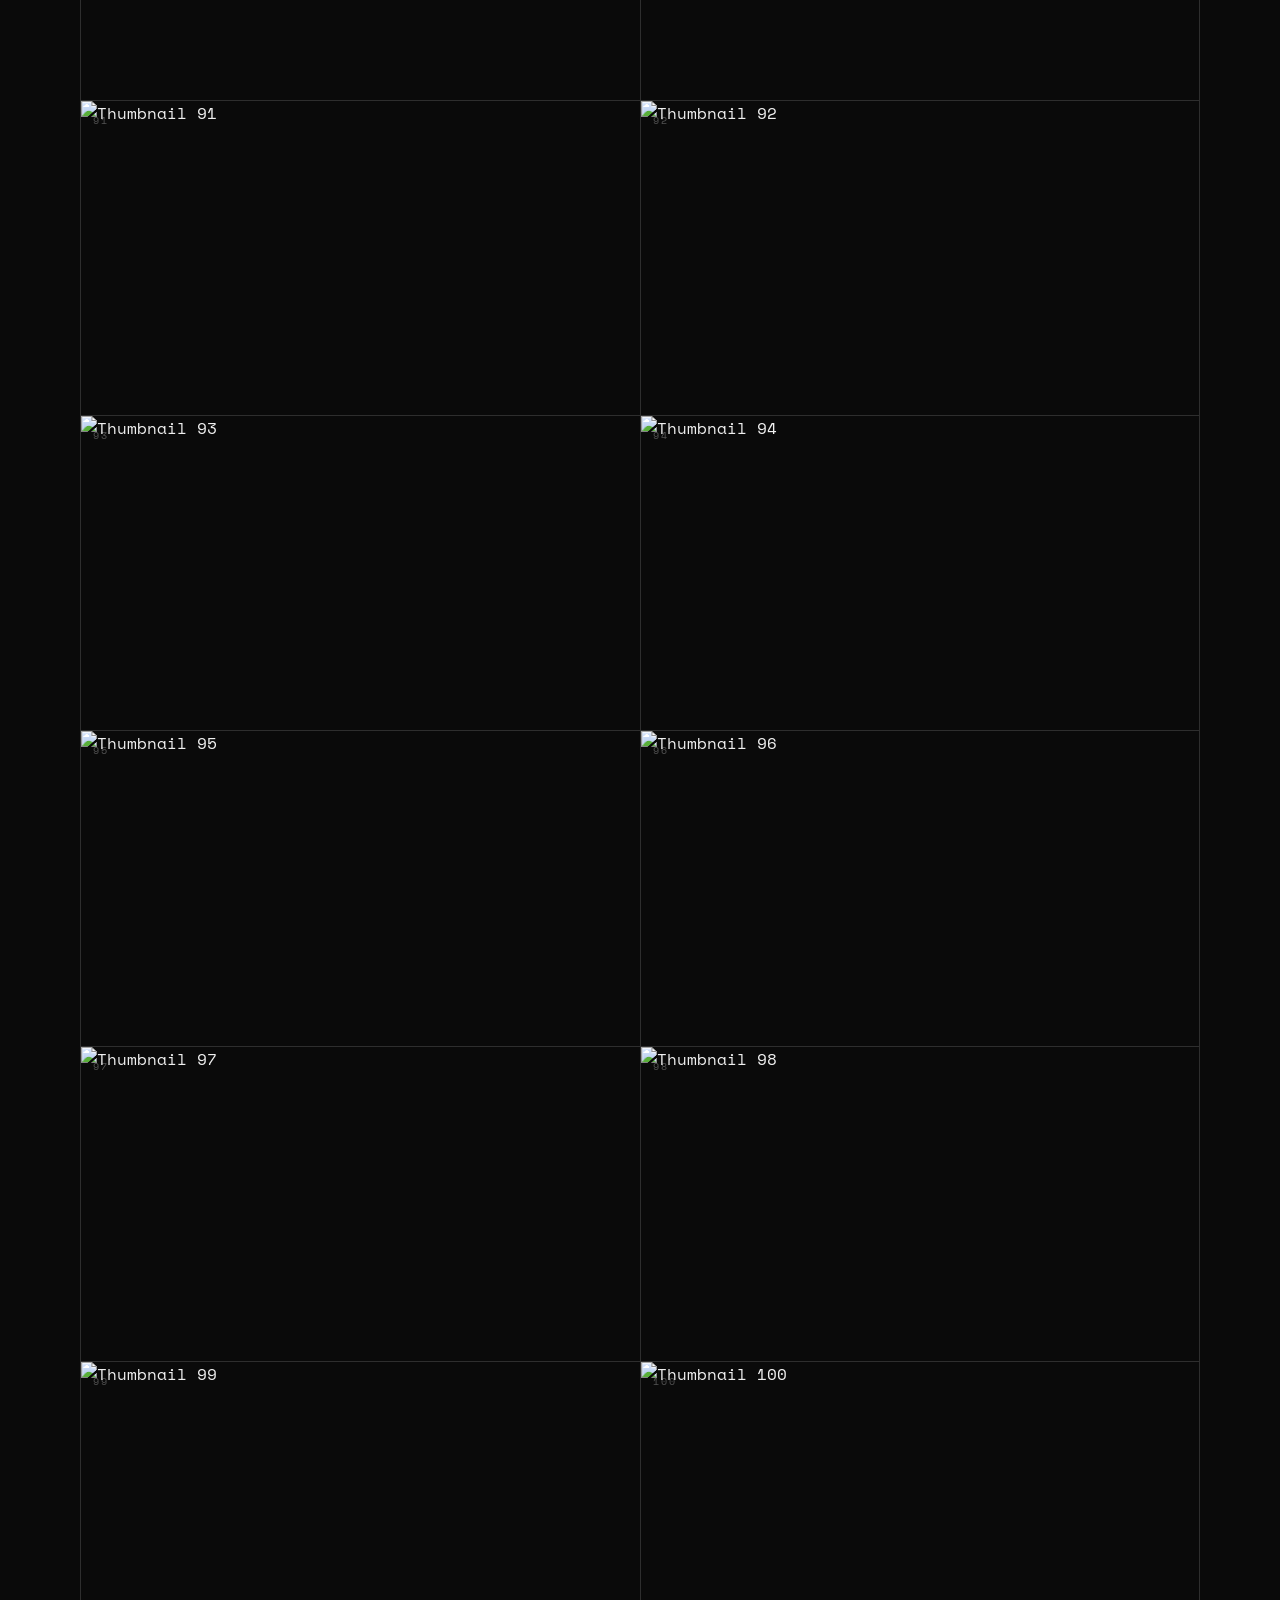
==== commit c25b5bb8: "Condense image array initialization in thumbnail.html" ====
--- a/thumbnail.html
+++ b/thumbnail.html
@@ -235,29 +235,48 @@
 
   <script>
     // 🔥 AUTO LIST (pakai WEBP)
-  const images = [
-    "thumb1.webp",
-    "thumb2.webp",
-    "thumb3.webp",
-    "thumb4.webp",
-    "thumb5.webp",
-    "thumb6.webp",
-    "thumb7.webp",
-    "thumb8.webp",
-    "thumb9.webp",
-    "thumb10.webp",
-    "thumb11.webp",
-    "thumb12.webp",
-    "thumb13.webp",
-    "thumb14.webp",
-    "thumb15.webp",
-    "thumb16.webp",
-    "thumb17.webp",
-    "thumb18.webp",
-    "thumb19.webp",
-    "thumb20.webp"
-    ];
-
+const images = [
+  "thumb1.webp", "thumb2.webp", "thumb3.webp", "thumb4.webp", "thumb5.webp",
+  "thumb6.webp", "thumb7.webp", "thumb8.webp", "thumb9.webp", "thumb10.webp",
+  "thumb11.webp", "thumb12.webp", "thumb13.webp", "thumb14.webp", "thumb15.webp",
+  "thumb16.webp", "thumb17.webp", "thumb18.webp", "thumb19.webp", "thumb20.webp",
+  "thumb21.webp", "thumb22.webp", "thumb23.webp", "thumb24.webp", "thumb25.webp",
+  "thumb26.webp", "thumb27.webp", "thumb28.webp", "thumb29.webp", "thumb30.webp",
+  "thumb31.webp", "thumb32.webp", "thumb33.webp", "thumb34.webp", "thumb35.webp",
+  "thumb36.webp", "thumb37.webp", "thumb38.webp", "thumb39.webp", "thumb40.webp",
+  "thumb41.webp", "thumb42.webp", "thumb43.webp", "thumb44.webp", "thumb45.webp",
+  "thumb46.webp", "thumb47.webp", "thumb48.webp", "thumb49.webp", "thumb50.webp",
+  "thumb51.webp", "thumb52.webp", "thumb53.webp", "thumb54.webp", "thumb55.webp",
+  "thumb56.webp", "thumb57.webp", "thumb58.webp", "thumb59.webp", "thumb60.webp",
+  "thumb61.webp", "thumb62.webp", "thumb63.webp", "thumb64.webp", "thumb65.webp",
+  "thumb66.webp", "thumb67.webp", "thumb68.webp", "thumb69.webp", "thumb70.webp",
+  "thumb71.webp", "thumb72.webp", "thumb73.webp", "thumb74.webp", "thumb75.webp",
+  "thumb76.webp", "thumb77.webp", "thumb78.webp", "thumb79.webp", "thumb80.webp",
+  "thumb81.webp", "thumb82.webp", "thumb83.webp", "thumb84.webp", "thumb85.webp",
+  "thumb86.webp", "thumb87.webp", "thumb88.webp", "thumb89.webp", "thumb90.webp",
+  "thumb91.webp", "thumb92.webp", "thumb93.webp", "thumb94.webp", "thumb95.webp",
+  "thumb96.webp", "thumb97.webp", "thumb98.webp", "thumb99.webp", "thumb100.webp",
+  "thumb101.webp", "thumb102.webp", "thumb103.webp", "thumb104.webp", "thumb105.webp",
+  "thumb106.webp", "thumb107.webp", "thumb108.webp", "thumb109.webp", "thumb110.webp",
+  "thumb111.webp", "thumb112.webp", "thumb113.webp", "thumb114.webp", "thumb115.webp",
+  "thumb116.webp", "thumb117.webp", "thumb118.webp", "thumb119.webp", "thumb120.webp",
+  "thumb121.webp", "thumb122.webp", "thumb123.webp", "thumb124.webp", "thumb125.webp",
+  "thumb126.webp", "thumb127.webp", "thumb128.webp", "thumb129.webp", "thumb130.webp",
+  "thumb131.webp", "thumb132.webp", "thumb133.webp", "thumb134.webp", "thumb135.webp",
+  "thumb136.webp", "thumb137.webp", "thumb138.webp", "thumb139.webp", "thumb140.webp",
+  "thumb141.webp", "thumb142.webp", "thumb143.webp", "thumb144.webp", "thumb145.webp",
+  "thumb146.webp", "thumb147.webp", "thumb148.webp", "thumb149.webp", "thumb150.webp",
+  "thumb151.webp", "thumb152.webp", "thumb153.webp", "thumb154.webp", "thumb155.webp",
+  "thumb156.webp", "thumb157.webp", "thumb158.webp", "thumb159.webp", "thumb160.webp",
+  "thumb161.webp", "thumb162.webp", "thumb163.webp", "thumb164.webp", "thumb165.webp",
+  "thumb166.webp", "thumb167.webp", "thumb168.webp", "thumb169.webp", "thumb170.webp",
+  "thumb171.webp", "thumb172.webp", "thumb173.webp", "thumb174.webp", "thumb175.webp",
+  "thumb176.webp", "thumb177.webp", "thumb178.webp", "thumb179.webp", "thumb180.webp",
+  "thumb181.webp", "thumb182.webp", "thumb183.webp", "thumb184.webp", "thumb185.webp",
+  "thumb186.webp", "thumb187.webp", "thumb188.webp", "thumb189.webp", "thumb190.webp",
+  "thumb191.webp", "thumb192.webp", "thumb193.webp", "thumb194.webp", "thumb195.webp",
+  "thumb196.webp", "thumb197.webp", "thumb198.webp", "thumb199.webp", "thumb200.webp"
+];
     const gallery = document.getElementById("gallery");
     const count = document.getElementById("count");
 
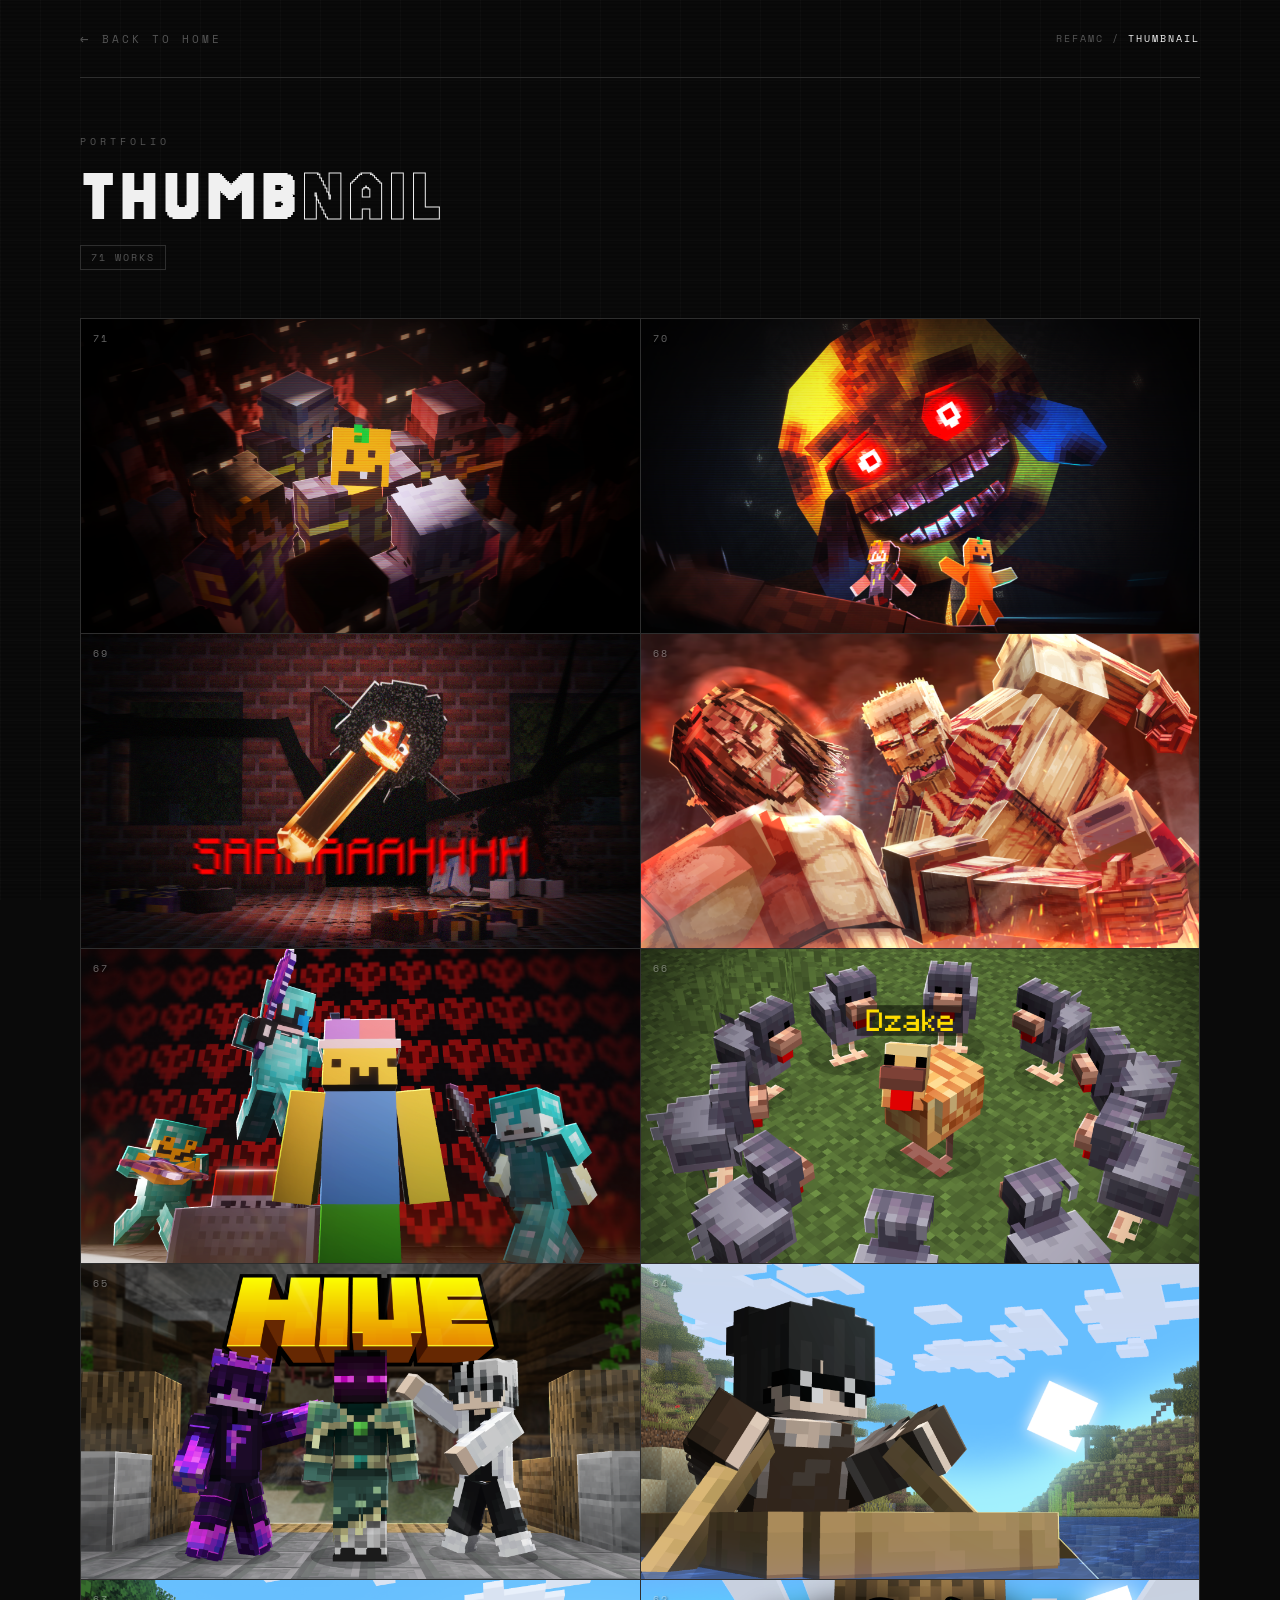
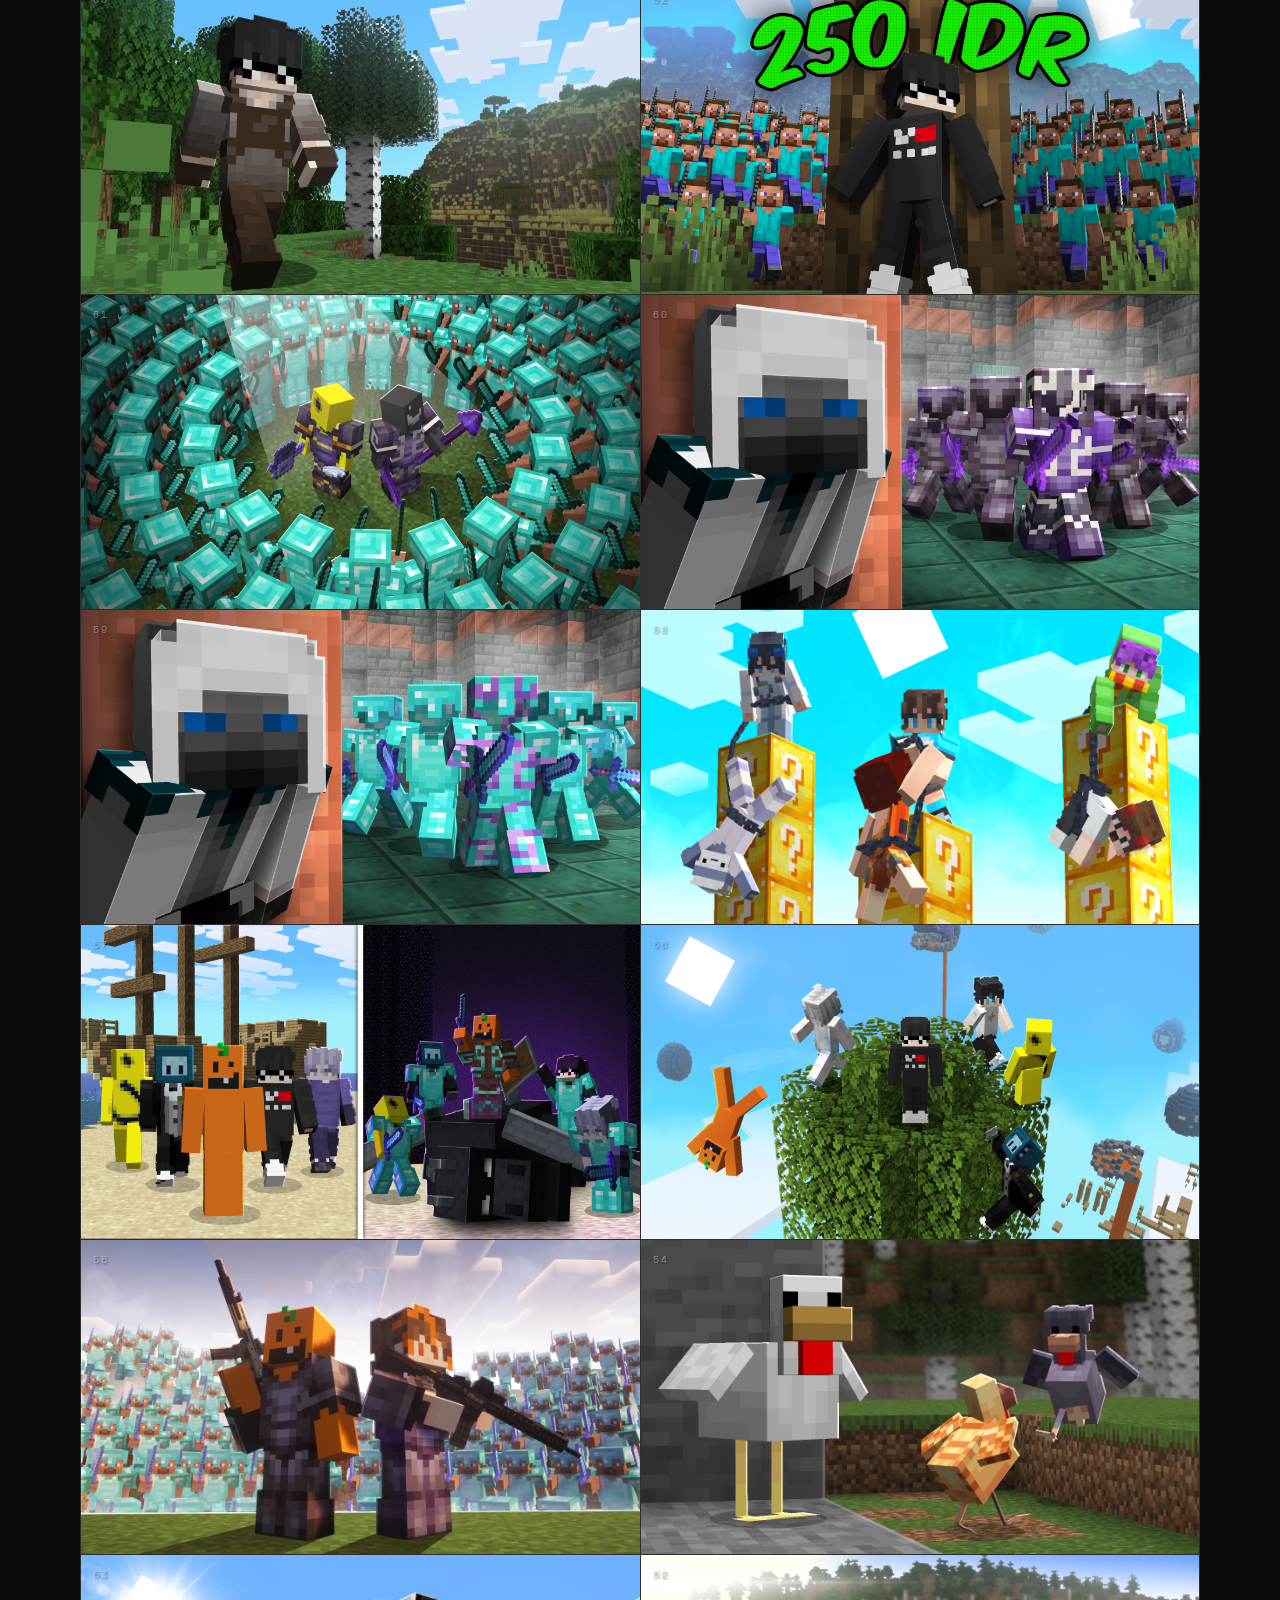
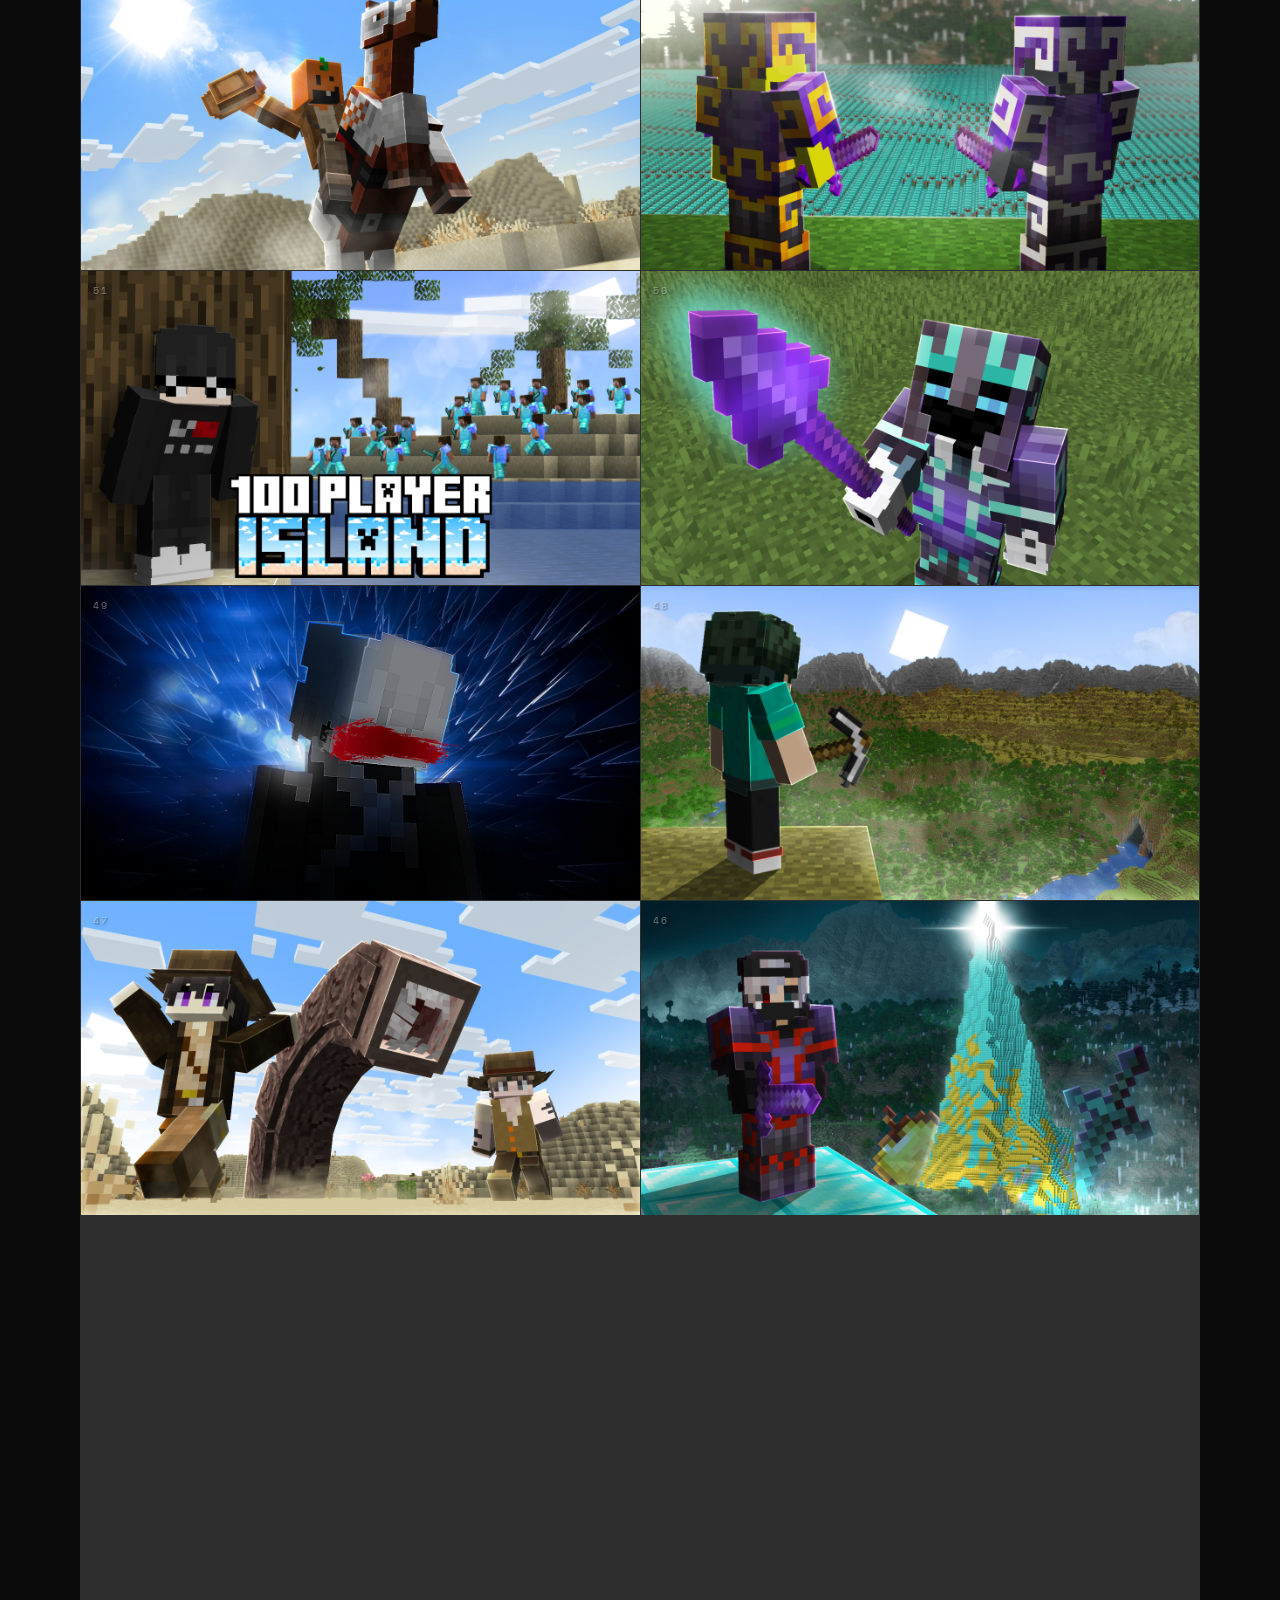
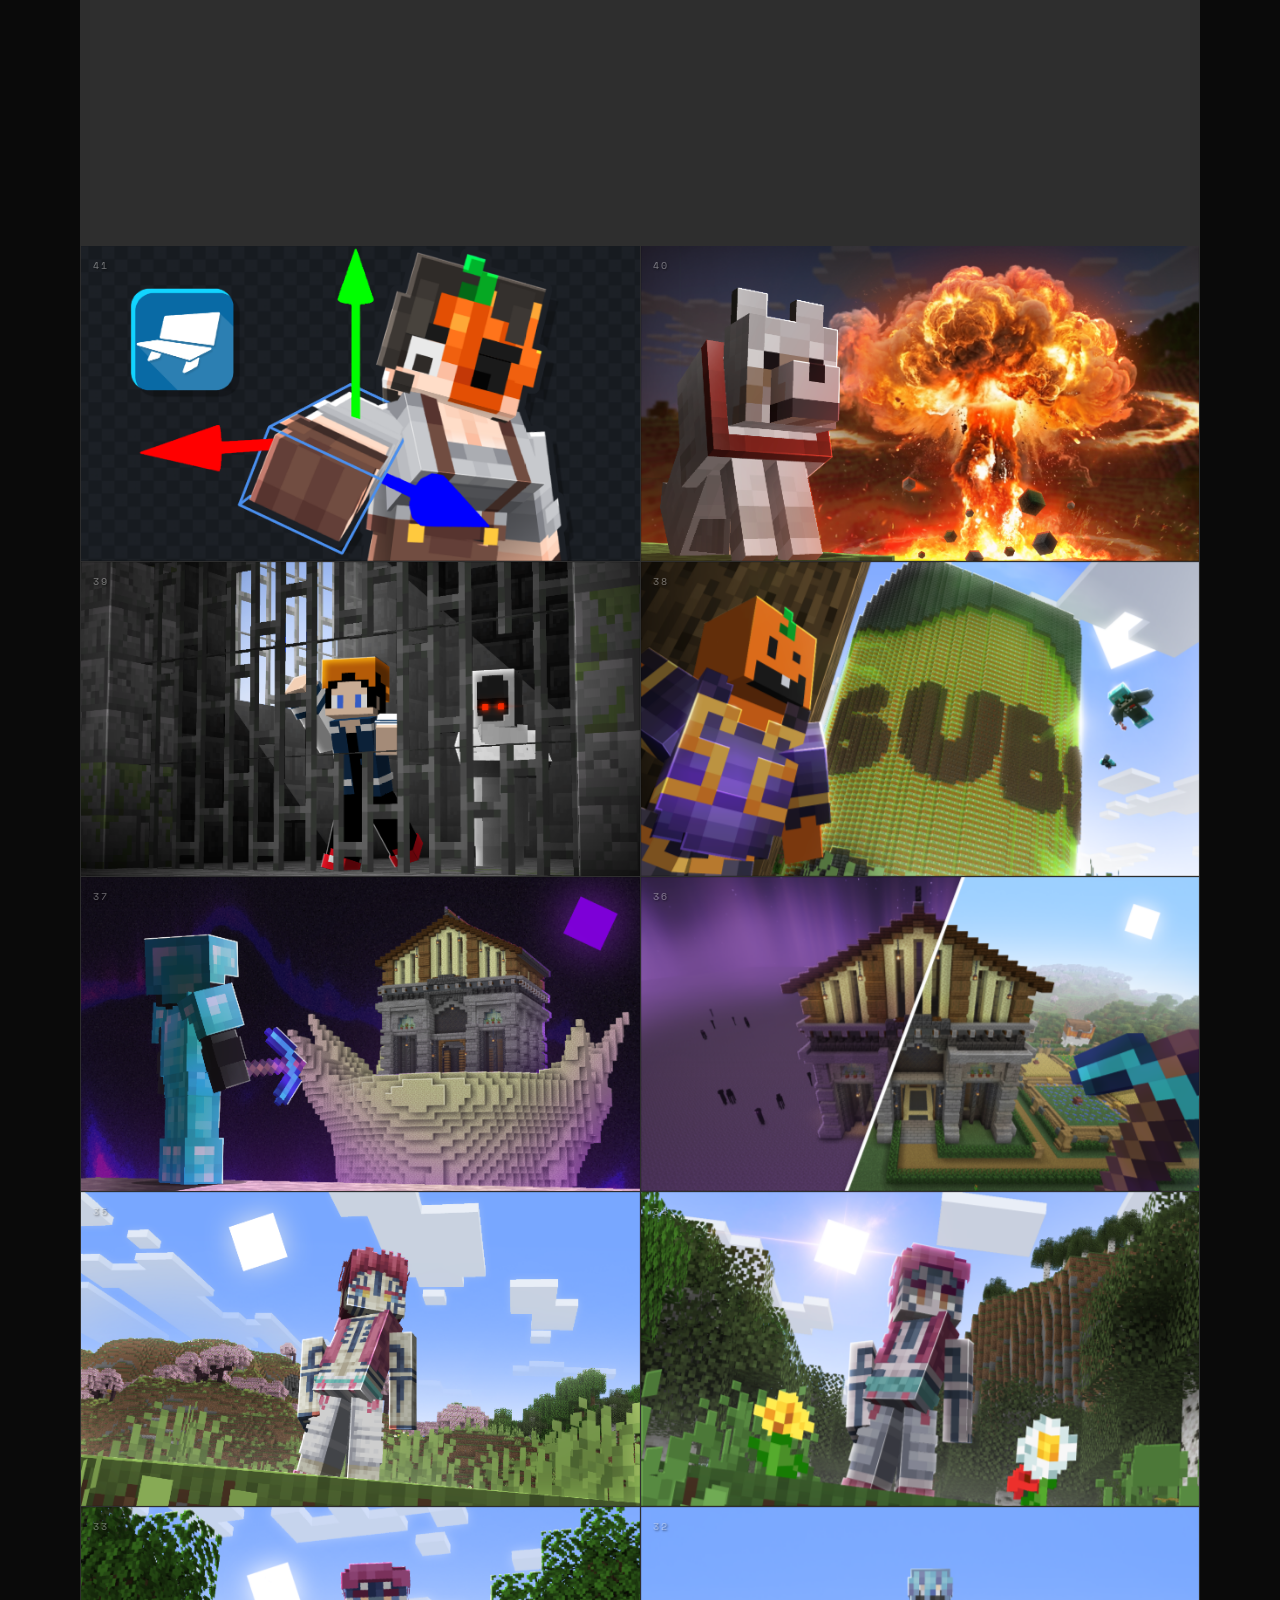
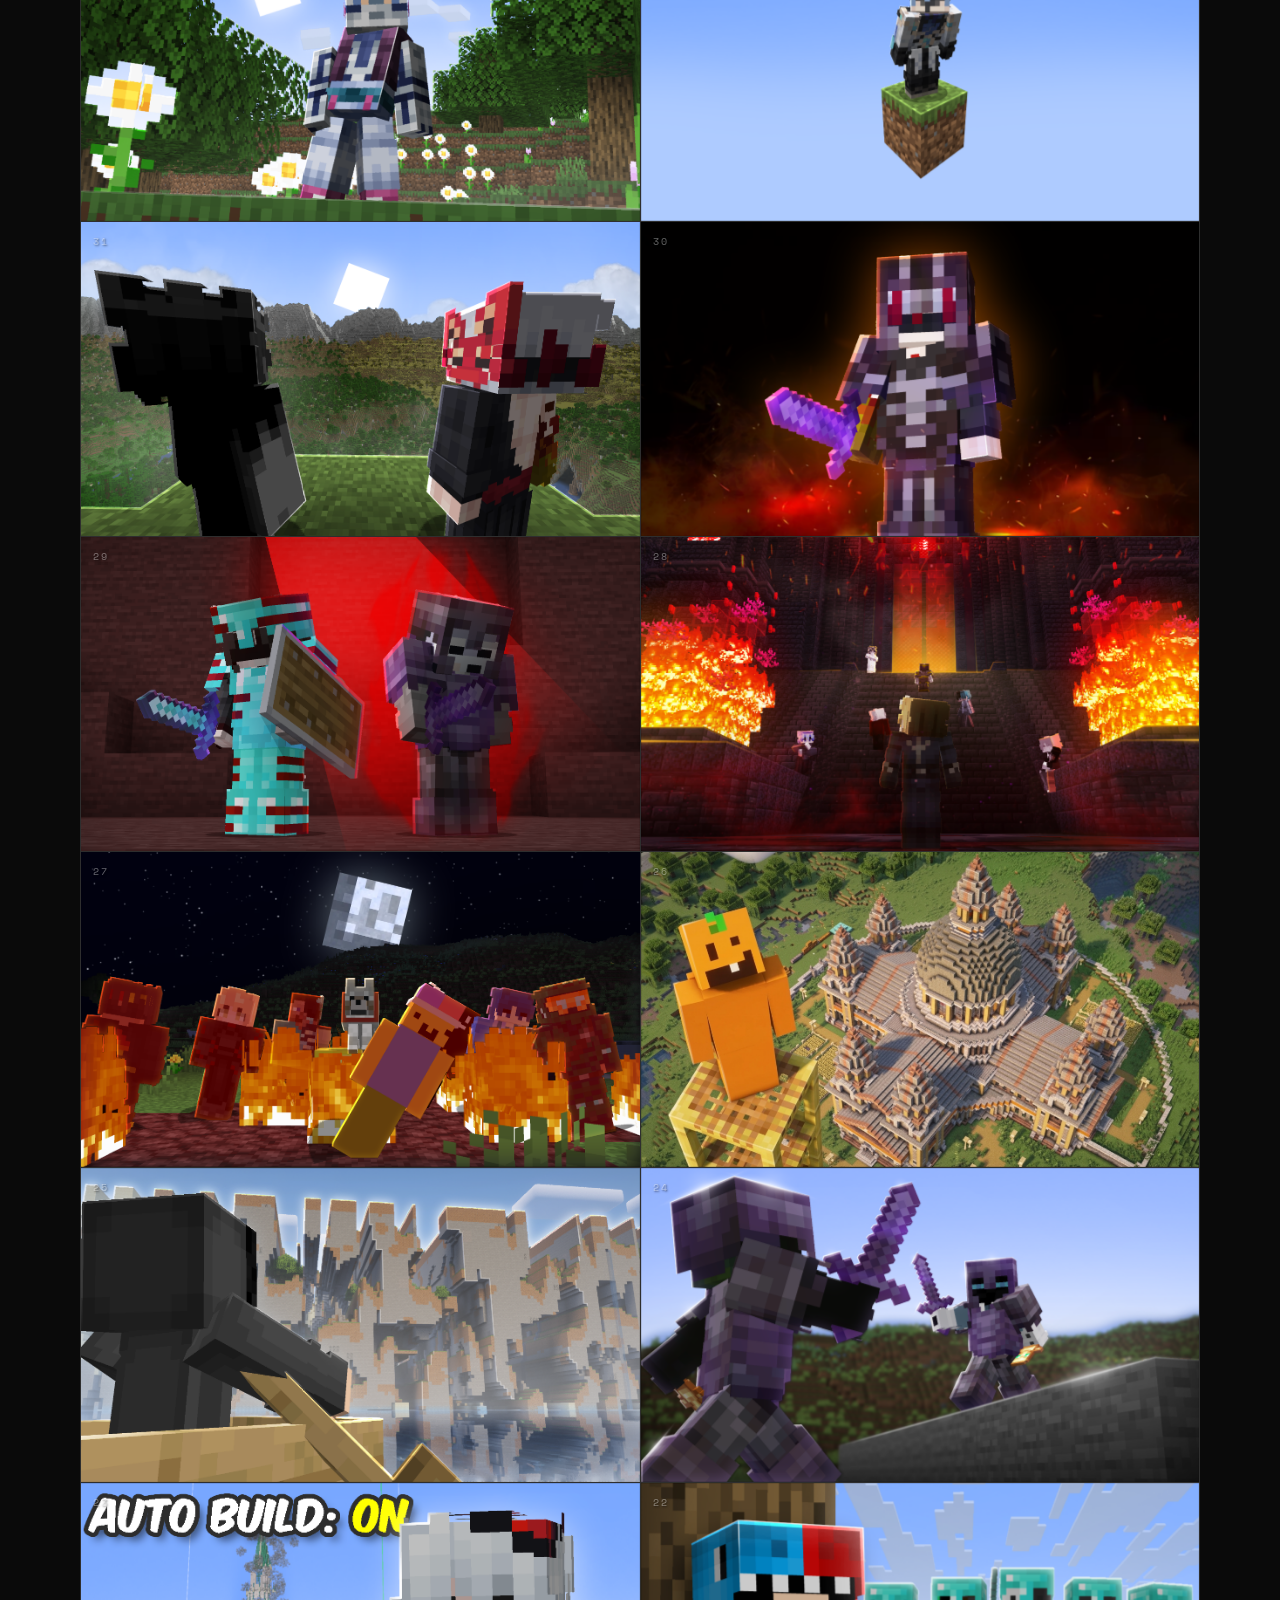
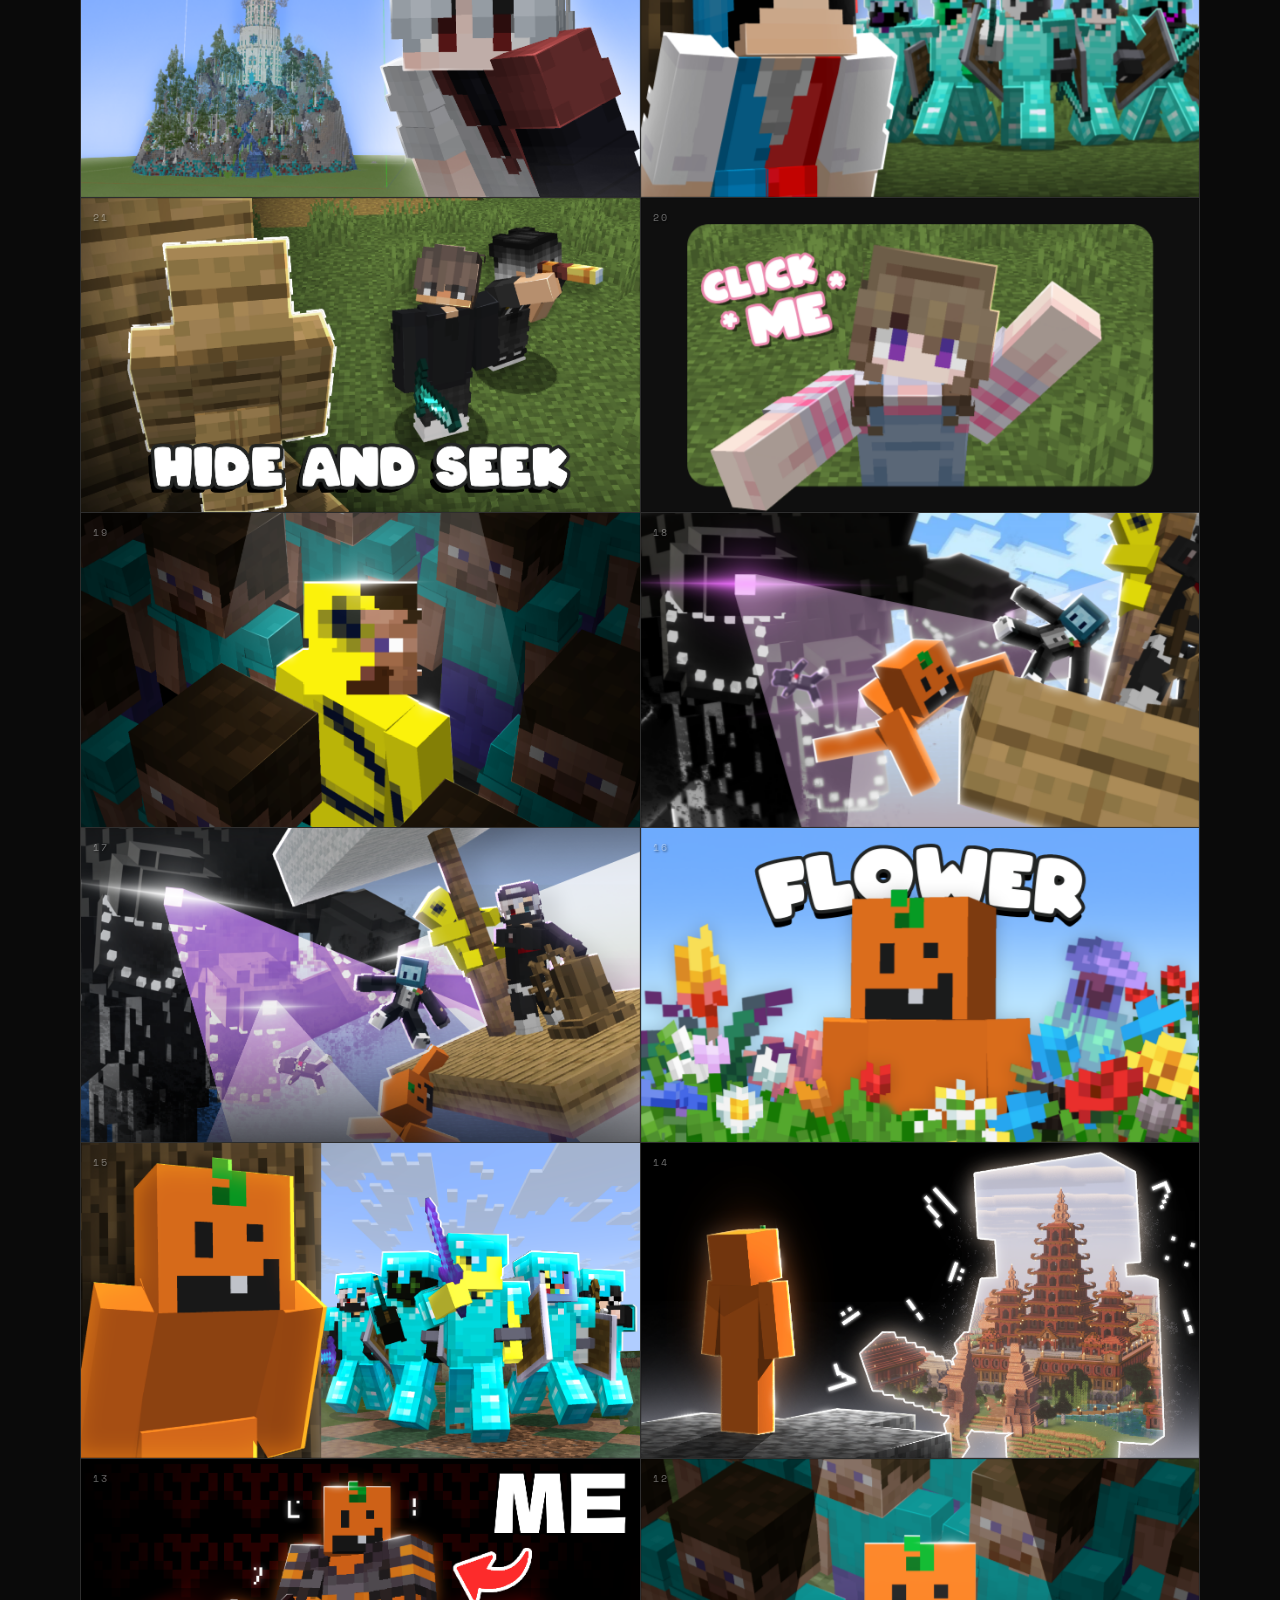
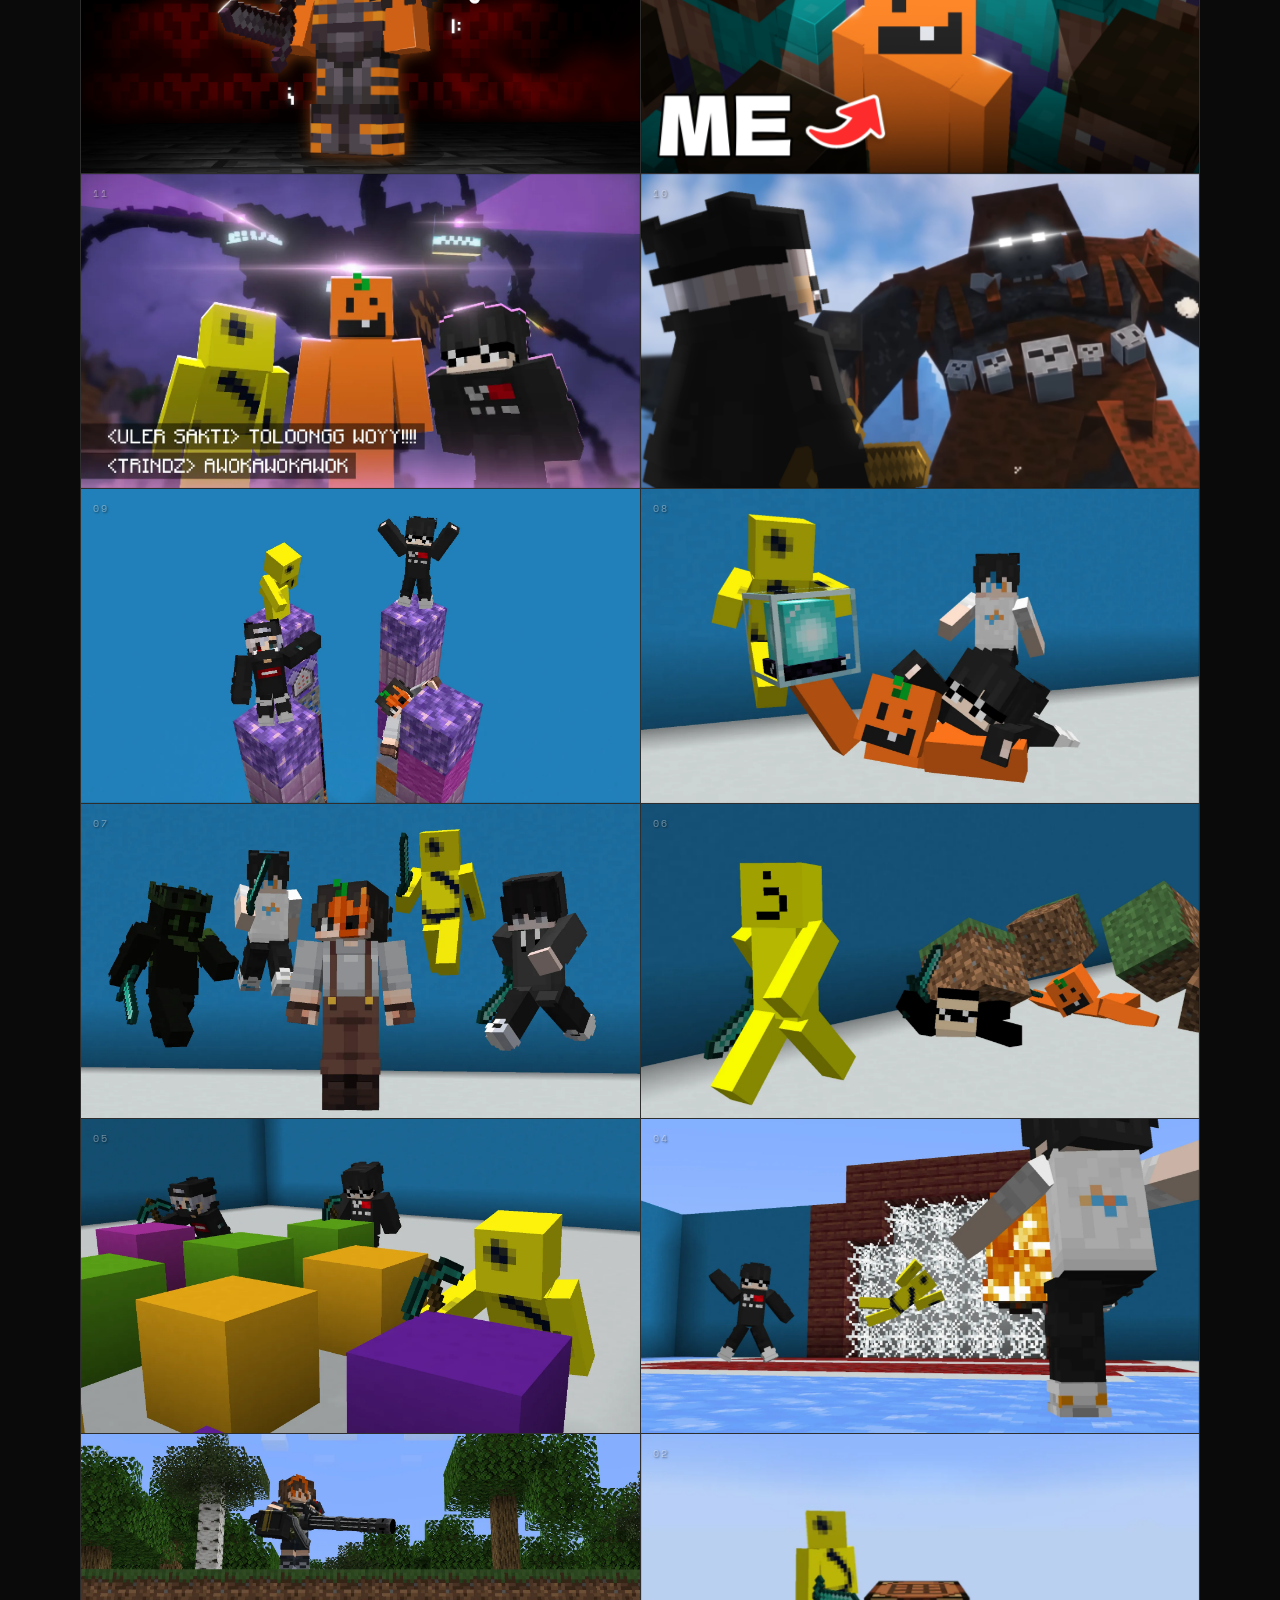
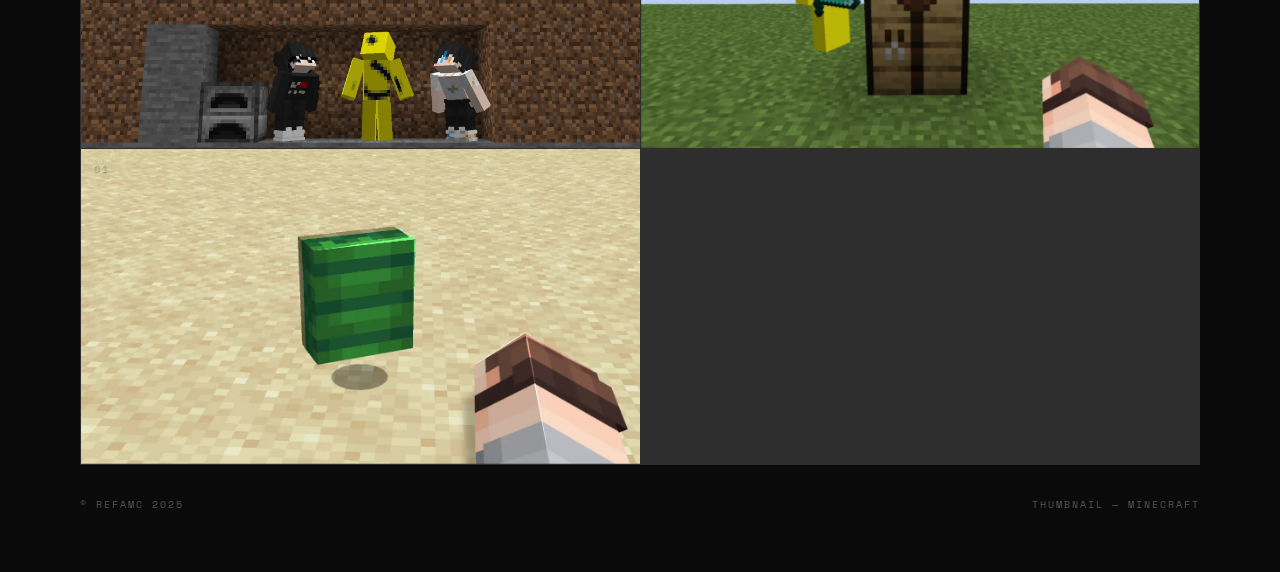
==== commit 5b5f2ad1: "Update thumbnail.html" ====
--- a/thumbnail.html
+++ b/thumbnail.html
@@ -23,6 +23,7 @@
       font-family: 'Space Mono', monospace;
       min-height: 100vh;
       position: relative;
+      overflow-x: hidden;
     }
 
     body::before {
@@ -137,12 +138,16 @@
       animation: fadeUp 0.5s 0.1s ease both;
     }
 
+    /* KOTAK GAMBAR */
     .item {
       position: relative;
       background: var(--bg);
       overflow: hidden;
       aspect-ratio: 16/9;
       cursor: pointer;
+      transform: translateZ(0); 
+      mask-image: -webkit-radial-gradient(white, black);
+      isolation: isolate;
     }
 
     .item img {
@@ -150,32 +155,62 @@
       height: 100%;
       object-fit: cover;
       display: block;
-      filter: grayscale(0%);
-      transition: filter 0.3s, transform 0.4s;
+      transform: scale(1);
+      transform-origin: center center;
+      backface-visibility: hidden;
+      transition: transform 0.5s cubic-bezier(0.25, 1, 0.5, 1);
     }
 
     .item:hover img {
-      filter: grayscale(0%);
-      transform: scale(1.04);
+      transform: scale(1.2);
+    }
+
+    .item::after {
+      content: '';
+      position: absolute;
+      top: 0;
+      left: -100%;
+      width: 50%;
+      height: 100%;
+      background: linear-gradient(to right, rgba(255,255,255,0) 0%, rgba(255,255,255,0.15) 50%, rgba(255,255,255,0) 100%);
+      transform: skewX(-25deg);
+      z-index: 1;
+      pointer-events: none;
+    }
+
+    .item:hover::after {
+      animation: shine 0.75s ease forwards;
+    }
+
+    @keyframes shine {
+      0% { left: -100%; }
+      100% { left: 200%; }
     }
 
     .item-overlay {
       position: absolute;
       inset: 0;
-      background: linear-gradient(to top, rgba(0,0,0,0.7) 0%, transparent 50%);
+      background: linear-gradient(to top, rgba(0,0,0,0.85) 0%, transparent 60%);
       opacity: 0;
-      transition: opacity 0.3s;
       display: flex;
       align-items: flex-end;
       padding: 20px;
-    }
-
-    .item:hover .item-overlay { opacity: 1; }
+      transform: translateY(15px);
+      transition: opacity 0.4s ease, transform 0.4s ease;
+      z-index: 2;
+      pointer-events: none;
+    }
+
+    .item:hover .item-overlay { 
+      opacity: 1; 
+      transform: translateY(0);
+    }
 
     .item-num {
       font-size: 11px;
       letter-spacing: 3px;
-      color: rgba(255,255,255,0.6);
+      color: rgba(255,255,255,0.9);
+      font-weight: 700;
     }
 
     .item::before {
@@ -185,8 +220,15 @@
       left: 12px;
       font-size: 10px;
       letter-spacing: 2px;
-      color: rgba(255,255,255,0.3);
-      z-index: 2;
+      color: rgba(255,255,255,0.4);
+      z-index: 3;
+      transition: color 0.3s ease;
+      text-shadow: 1px 1px 2px rgba(0,0,0,0.5);
+      pointer-events: none;
+    }
+
+    .item:hover::before {
+      color: rgba(255,255,255,0.9);
     }
 
     .page-footer {
@@ -198,6 +240,59 @@
       letter-spacing: 2px;
     }
 
+    /* ==== LIGHTBOX / POPUP STYLES ==== */
+    .lightbox {
+      position: fixed;
+      top: 0;
+      left: 0;
+      width: 100vw;
+      height: 100vh;
+      background-color: rgba(0, 0, 0, 0.9);
+      display: flex;
+      justify-content: center;
+      align-items: center;
+      z-index: 9999;
+      opacity: 0;
+      visibility: hidden;
+      transition: opacity 0.3s ease, visibility 0.3s ease;
+      backdrop-filter: blur(5px); /* Efek blur pada background */
+    }
+
+    .lightbox.active {
+      opacity: 1;
+      visibility: visible;
+    }
+
+    .lightbox img {
+      max-width: 90vw;
+      max-height: 90vh;
+      object-fit: contain;
+      box-shadow: 0 10px 40px rgba(0,0,0,0.8);
+      transform: scale(0.95);
+      transition: transform 0.4s cubic-bezier(0.25, 1, 0.5, 1);
+    }
+
+    .lightbox.active img {
+      transform: scale(1);
+    }
+
+    .lightbox-close {
+      position: absolute;
+      top: 30px;
+      right: 40px;
+      font-size: 40px;
+      color: rgba(255, 255, 255, 0.6);
+      cursor: pointer;
+      font-family: sans-serif;
+      transition: color 0.2s, transform 0.2s;
+      z-index: 10000;
+    }
+
+    .lightbox-close:hover {
+      color: white;
+      transform: scale(1.1);
+    }
+
     @keyframes fadeUp {
       from { opacity: 0; transform: translateY(16px); }
       to { opacity: 1; transform: translateY(0); }
@@ -206,6 +301,7 @@
     @media (max-width: 640px) {
       .page-wrapper { padding: 0 20px 40px; }
       .gallery { grid-template-columns: 1fr; }
+      .lightbox-close { top: 20px; right: 20px; }
     }
   </style>
 </head>
@@ -233,73 +329,95 @@
 
   </div>
 
+  <!-- LIGHTBOX / POPUP CONTAINER -->
+  <div id="lightbox" class="lightbox">
+    <span class="lightbox-close">&times;</span>
+    <img id="lightbox-img" src="" alt="Popup Image">
+  </div>
+
   <script>
-    // 🔥 AUTO LIST (pakai WEBP)
-const images = [
-  "thumb1.webp", "thumb2.webp", "thumb3.webp", "thumb4.webp", "thumb5.webp",
-  "thumb6.webp", "thumb7.webp", "thumb8.webp", "thumb9.webp", "thumb10.webp",
-  "thumb11.webp", "thumb12.webp", "thumb13.webp", "thumb14.webp", "thumb15.webp",
-  "thumb16.webp", "thumb17.webp", "thumb18.webp", "thumb19.webp", "thumb20.webp",
-  "thumb21.webp", "thumb22.webp", "thumb23.webp", "thumb24.webp", "thumb25.webp",
-  "thumb26.webp", "thumb27.webp", "thumb28.webp", "thumb29.webp", "thumb30.webp",
-  "thumb31.webp", "thumb32.webp", "thumb33.webp", "thumb34.webp", "thumb35.webp",
-  "thumb36.webp", "thumb37.webp", "thumb38.webp", "thumb39.webp", "thumb40.webp",
-  "thumb41.webp", "thumb42.webp", "thumb43.webp", "thumb44.webp", "thumb45.webp",
-  "thumb46.webp", "thumb47.webp", "thumb48.webp", "thumb49.webp", "thumb50.webp",
-  "thumb51.webp", "thumb52.webp", "thumb53.webp", "thumb54.webp", "thumb55.webp",
-  "thumb56.webp", "thumb57.webp", "thumb58.webp", "thumb59.webp", "thumb60.webp",
-  "thumb61.webp", "thumb62.webp", "thumb63.webp", "thumb64.webp", "thumb65.webp",
-  "thumb66.webp", "thumb67.webp", "thumb68.webp", "thumb69.webp", "thumb70.webp",
-  "thumb71.webp", "thumb72.webp", "thumb73.webp", "thumb74.webp", "thumb75.webp",
-  "thumb76.webp", "thumb77.webp", "thumb78.webp", "thumb79.webp", "thumb80.webp",
-  "thumb81.webp", "thumb82.webp", "thumb83.webp", "thumb84.webp", "thumb85.webp",
-  "thumb86.webp", "thumb87.webp", "thumb88.webp", "thumb89.webp", "thumb90.webp",
-  "thumb91.webp", "thumb92.webp", "thumb93.webp", "thumb94.webp", "thumb95.webp",
-  "thumb96.webp", "thumb97.webp", "thumb98.webp", "thumb99.webp", "thumb100.webp",
-  "thumb101.webp", "thumb102.webp", "thumb103.webp", "thumb104.webp", "thumb105.webp",
-  "thumb106.webp", "thumb107.webp", "thumb108.webp", "thumb109.webp", "thumb110.webp",
-  "thumb111.webp", "thumb112.webp", "thumb113.webp", "thumb114.webp", "thumb115.webp",
-  "thumb116.webp", "thumb117.webp", "thumb118.webp", "thumb119.webp", "thumb120.webp",
-  "thumb121.webp", "thumb122.webp", "thumb123.webp", "thumb124.webp", "thumb125.webp",
-  "thumb126.webp", "thumb127.webp", "thumb128.webp", "thumb129.webp", "thumb130.webp",
-  "thumb131.webp", "thumb132.webp", "thumb133.webp", "thumb134.webp", "thumb135.webp",
-  "thumb136.webp", "thumb137.webp", "thumb138.webp", "thumb139.webp", "thumb140.webp",
-  "thumb141.webp", "thumb142.webp", "thumb143.webp", "thumb144.webp", "thumb145.webp",
-  "thumb146.webp", "thumb147.webp", "thumb148.webp", "thumb149.webp", "thumb150.webp",
-  "thumb151.webp", "thumb152.webp", "thumb153.webp", "thumb154.webp", "thumb155.webp",
-  "thumb156.webp", "thumb157.webp", "thumb158.webp", "thumb159.webp", "thumb160.webp",
-  "thumb161.webp", "thumb162.webp", "thumb163.webp", "thumb164.webp", "thumb165.webp",
-  "thumb166.webp", "thumb167.webp", "thumb168.webp", "thumb169.webp", "thumb170.webp",
-  "thumb171.webp", "thumb172.webp", "thumb173.webp", "thumb174.webp", "thumb175.webp",
-  "thumb176.webp", "thumb177.webp", "thumb178.webp", "thumb179.webp", "thumb180.webp",
-  "thumb181.webp", "thumb182.webp", "thumb183.webp", "thumb184.webp", "thumb185.webp",
-  "thumb186.webp", "thumb187.webp", "thumb188.webp", "thumb189.webp", "thumb190.webp",
-  "thumb191.webp", "thumb192.webp", "thumb193.webp", "thumb194.webp", "thumb195.webp",
-  "thumb196.webp", "thumb197.webp", "thumb198.webp", "thumb199.webp", "thumb200.webp"
-];
+    // 🔥 AUTO LIST & OTOMATIS MENDETEKSI GAMBAR
     const gallery = document.getElementById("gallery");
     const count = document.getElementById("count");
-
-    images.forEach((img, i) => {
-      const index = String(i + 1).padStart(2, '0');
-
-      const item = document.createElement("div");
-      item.className = "item";
-      item.setAttribute("data-index", index);
-
-      item.innerHTML = `
-        <img src="thumb/${img}" alt="Thumbnail ${index}">
-        <div class="item-overlay">
-          <span class="item-num">${index} / THUMBNAIL</span>
-        </div>
-      `;
-
-      gallery.appendChild(item);
+    
+    // Variabel untuk Lightbox
+    const lightbox = document.getElementById("lightbox");
+    const lightboxImg = document.getElementById("lightbox-img");
+    const lightboxClose = document.querySelector(".lightbox-close");
+
+    let validImages = [];
+    let currentIndex = 1;
+
+    function checkNextImage() {
+      const img = new Image();
+      const fileName = `thumb${currentIndex}.webp`;
+      
+      img.src = `thumb/${fileName}`;
+
+      img.onload = function() {
+        validImages.push(fileName);
+        currentIndex++;
+        checkNextImage();
+      };
+
+      img.onerror = function() {
+        tampilkanGaleri();
+      };
+    }
+
+    function tampilkanGaleri() {
+      validImages.reverse().forEach((fileName, i) => {
+        const actualNum = validImages.length - i;
+        const indexStr = String(actualNum).padStart(2, '0');
+
+        const item = document.createElement("div");
+        item.className = "item";
+        item.setAttribute("data-index", indexStr);
+
+        item.innerHTML = `
+          <img src="thumb/${fileName}" alt="Thumbnail ${indexStr}">
+          <div class="item-overlay">
+            <span class="item-num">${indexStr} / THUMBNAIL</span>
+          </div>
+        `;
+
+        // Event saat gambar diklik (Buka Popup)
+        item.addEventListener("click", () => {
+          bukaLightbox(`thumb/${fileName}`);
+        });
+
+        gallery.appendChild(item);
+      });
+
+      count.textContent = String(validImages.length).padStart(2, '0') + " WORKS";
+    }
+
+    // FUNGSI LIGHTBOX
+    function bukaLightbox(src) {
+      lightboxImg.src = src;
+      lightbox.classList.add("active");
+    }
+
+    function tutupLightbox() {
+      lightbox.classList.remove("active");
+      // Hapus src setelah animasi selesai supaya tidak berkedip saat buka gambar lain
+      setTimeout(() => {
+        lightboxImg.src = "";
+      }, 300);
+    }
+
+    // Tutup popup jika tombol X diklik
+    lightboxClose.addEventListener("click", tutupLightbox);
+
+    // Tutup popup jika area background gelap diklik
+    lightbox.addEventListener("click", (e) => {
+      if (e.target === lightbox) {
+        tutupLightbox();
+      }
     });
 
-    // update jumlah
-    count.textContent = String(images.length).padStart(2, '0') + " WORKS";
+    // Mulai proses pendeteksian otomatis
+    checkNextImage();
   </script>
-
 </body>
 </html>
